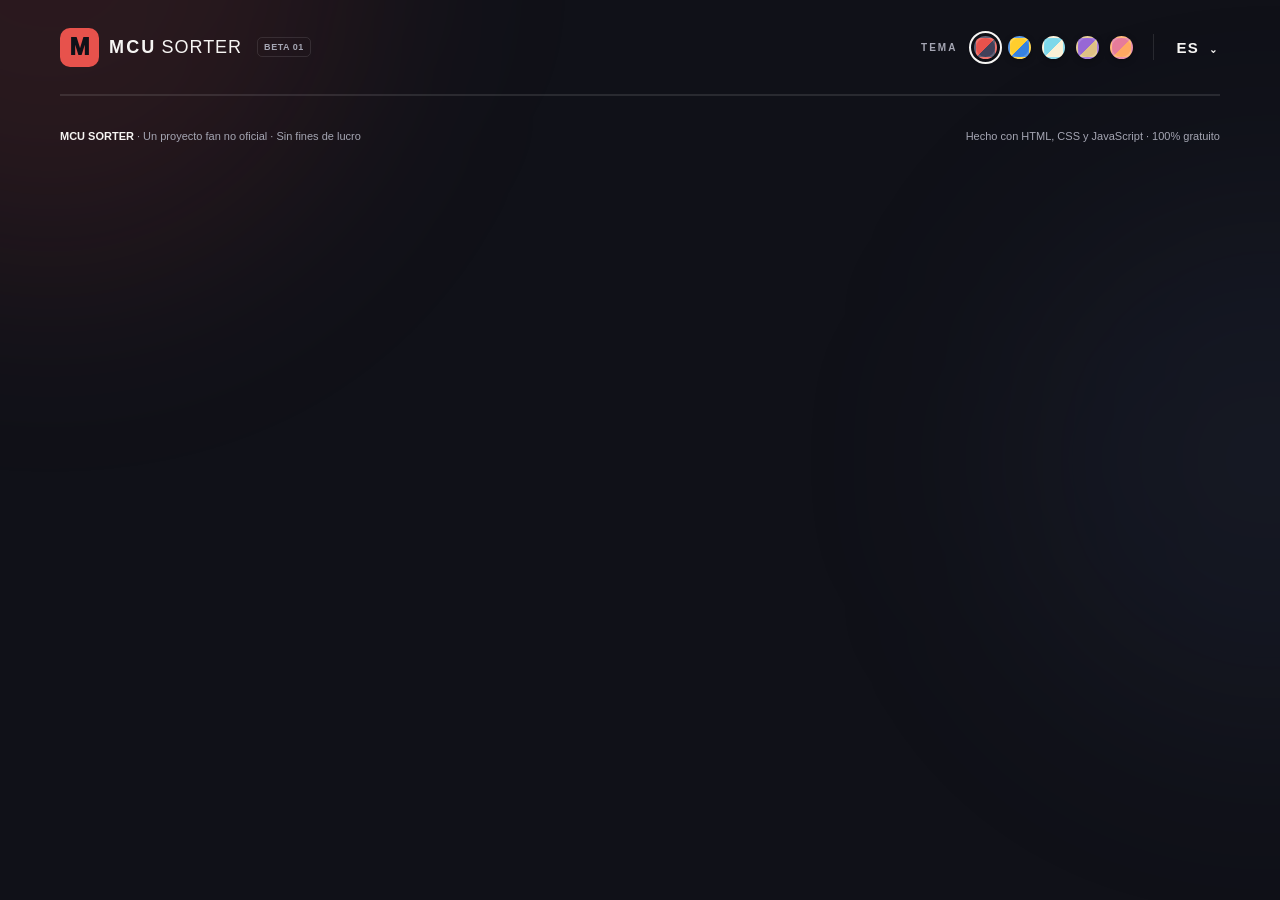
==== index.html @ ea81d60d "Publish MCU Sorter beta 1 as self-contained static site" ====
<!doctype html>
<html lang="es">
<head>
  <meta charset="utf-8" />
  <meta name="viewport" content="width=device-width,initial-scale=1" />
  <meta name="theme-color" content="#101118" />
  <meta name="description" content="Un sorter de películas, series, animación y especiales de Marvel. Enfrenta proyectos, decide tus favoritos y descubre tu ranking y tier list." />
  <title>MCU Sorter — Un universo de opiniones</title>
  <link rel="icon" type="image/svg+xml" href="data:image/svg+xml,%3Csvg%20xmlns%3D%22http%3A%2F%2Fwww.w3.org%2F2000%2Fsvg%22%20viewBox%3D%220%200%2064%2064%22%3E%3Crect%20width%3D%2264%22%20height%3D%2264%22%20rx%3D%2215%22%20fill%3D%22%23e74b45%22%2F%3E%3Cpath%20d%3D%22M11%2045V19h8l13%2015%2013-15h8v26h-9V32L32%2045%2020%2032v13z%22%20fill%3D%22white%22%2F%3E%3C%2Fsvg%3E%0A" />
  <style>
:root{font-family:Inter,"Segoe UI",Arial,Helvetica,sans-serif;font-size:15px;color-scheme:dark;--bg:#101118;--panel:#1b1d26;--ink:#f6f5f3;--muted:#a5a6b3;--border:rgba(255,255,255,.105);--accent:#e7524c;--accent2:#7e84d1;--accent-rgb:231,82,76;--pattern:linear-gradient(120deg,transparent 62%,rgba(232,82,76,.13) 62.15%,transparent 62.4%);--card-ink:#fff;--shadow:0 24px 50px rgba(0,0,0,.27)}
*{box-sizing:border-box}html{min-height:100%;scroll-behavior:smooth}body{margin:0;min-height:100vh;background:var(--bg);color:var(--ink);overflow-x:hidden;position:relative}button,input{font:inherit}button{cursor:pointer}button:focus-visible,input:focus-visible,summary:focus-visible{outline:3px solid var(--accent);outline-offset:3px}button:disabled{opacity:.4;cursor:not-allowed}a{color:inherit}.wrap{width:min(1160px,calc(100% - 56px));margin:0 auto}.ambient{position:fixed;z-index:-1;border-radius:50%;filter:blur(110px);pointer-events:none}.ambient-one{width:620px;height:620px;background:rgba(var(--accent-rgb),.12);top:-350px;left:-260px}.ambient-two{width:520px;height:520px;background:rgba(72,88,138,.10);right:-250px;top:200px}
body[data-theme=xmen]{--bg:#111722;--panel:#1b2535;--accent:#ffd43d;--accent2:#4d86f7;--accent-rgb:255,212,61;--pattern:repeating-linear-gradient(120deg,transparent 0 12px,rgba(255,212,61,.055) 12px 13px)}
body[data-theme=f4]{--bg:#0e1d27;--panel:#172c36;--accent:#73d5ed;--accent2:#f3dec5;--accent-rgb:115,213,237;--pattern:radial-gradient(circle at 82% 15%,transparent 0 30px,rgba(115,213,237,.1) 31px 32px,transparent 33px 60px,rgba(115,213,237,.04) 61px 62px,transparent 63px)}
body[data-theme=wakanda]{--bg:#191326;--panel:#241b36;--accent:#b797ff;--accent2:#dec182;--accent-rgb:183,151,255;--pattern:repeating-linear-gradient(135deg,transparent 0 38px,rgba(216,184,121,.06) 39px 41px,transparent 42px 55px)}
body[data-theme=gotg]{--bg:#14101e;--panel:#21192c;--accent:#fe7f9a;--accent2:#ffba69;--accent-rgb:254,127,154;--pattern:radial-gradient(circle at 70% 25%,rgba(255,160,112,.11) 0 2px,transparent 3px),radial-gradient(circle at 25% 72%,rgba(254,127,154,.14) 0 1px,transparent 2px)}
.topbar{min-height:95px;display:flex;align-items:center;justify-content:space-between;gap:16px;border-bottom:1px solid var(--border)}.wordmark{display:flex;align-items:center;gap:10px;border:none;background:none;color:var(--ink);font-weight:900;font-size:18px;letter-spacing:.12em;padding:8px 0}.wordmark-icon{width:39px;height:39px;display:grid;place-items:center;border-radius:10px;background:var(--accent);color:var(--bg);font-size:24px;letter-spacing:-.16em;padding-right:4px;font-weight:1000}.wordmark-soft{font-weight:350;letter-spacing:.055em;margin-left:5px}.wordmark-beta{border:1px solid var(--border);border-radius:5px;padding:4px 6px;letter-spacing:.06em;font-size:9px;color:var(--muted);font-weight:650;margin-left:5px}.top-actions{display:flex;align-items:center;gap:20px}.theme-select{display:flex;align-items:center;gap:11px}.theme-label{font-size:10px;letter-spacing:.2em;font-weight:800;color:var(--muted);margin-right:6px}.theme-dot{height:23px;width:23px;border:2px solid rgba(255,255,255,.18);border-radius:50%;box-shadow:0 2px 6px #0004;transition:transform .18s,border-color .2s}.theme-dot:hover{transform:scale(1.14)}.theme-dot.active{outline:2px solid var(--ink);outline-offset:3px}.theme-dot[data-pick-theme=avengers]{background:linear-gradient(135deg,#e7524c 50%,#41415a 50%)}.theme-dot[data-pick-theme=xmen]{background:linear-gradient(135deg,#ffce2d 50%,#3682e0 50%)}.theme-dot[data-pick-theme=f4]{background:linear-gradient(135deg,#7cd8ea 50%,#faf1d6 50%)}.theme-dot[data-pick-theme=wakanda]{background:linear-gradient(135deg,#9767d5 50%,#dfc184 50%)}.theme-dot[data-pick-theme=gotg]{background:linear-gradient(135deg,#e67c9a 50%,#ffa961 50%)}.header-line{width:1px;height:26px;background:var(--border)}.language-btn{padding:10px 2px;background:none;border:none;color:var(--ink);font-weight:800;letter-spacing:.09em}.language-btn span{font-size:10px;margin-left:4px}
.hero{display:grid;grid-template-columns:1.18fr .82fr;align-items:center;gap:55px;padding:75px 0 35px}.eyebrow{display:inline-flex;align-items:center;gap:9px;color:var(--accent);font-size:11px;letter-spacing:.22em;font-weight:900;text-transform:uppercase}.eyebrow:before{content:"";display:inline-block;width:22px;height:2px;background:var(--accent)}.hero h1{font-size:clamp(48px,6.7vw,85px);letter-spacing:-.07em;font-weight:950;line-height:.98;margin:19px 0 24px;max-width:750px}.hero h1 em{font-style:normal;color:var(--accent)}.hero p{line-height:1.7;color:var(--muted);font-size:16px;max-width:520px;margin-bottom:27px}.hero-tags{display:flex;flex-wrap:wrap;gap:9px}.pill{border:1px solid var(--border);border-radius:100px;padding:8px 12px;font-size:11px;font-weight:700;color:var(--muted);background:rgba(255,255,255,.025)}.hero-illustration{height:360px;position:relative;display:grid;place-items:center}.hero-art{height:305px;width:200px;border:1px solid #fff2;border-radius:17px;position:absolute;overflow:hidden;box-shadow:var(--shadow)}.hero-art:before{content:"";position:absolute;inset:0;background:var(--pattern)}.hero-art .hero-art-logo{position:absolute;left:20px;right:20px;bottom:25px;text-align:center;font-size:35px;font-weight:950;letter-spacing:-.07em;line-height:1;text-shadow:0 8px 24px #000a}.hero-art-a{transform:translate(-94px,-12px) rotate(-13deg);background:linear-gradient(160deg,#282c44,#841e32 80%)}.hero-art-b{transform:translate(93px,0) rotate(13deg);background:linear-gradient(160deg,#19283e,#23555b 80%)}.hero-art-b .hero-art-logo{font-size:28px}.hero-vs{position:relative;z-index:1;font-weight:1000;font-size:72px;font-style:italic;letter-spacing:-.11em;text-shadow:0 13px 30px #000b;color:var(--ink);transform:rotate(-8deg)}.hero-icon{position:absolute;top:30px;right:23px;color:var(--accent);font-size:22px}
.section-heading{display:flex;align-items:end;justify-content:space-between;gap:15px;margin:29px 0 20px}.section-heading h2{font-size:25px;letter-spacing:-.04em;margin:4px 0}.muted{color:var(--muted)}.section-count{font-size:12px;color:var(--muted)}.mode-grid{display:grid;grid-template-columns:repeat(2,minmax(0,1fr));gap:15px;padding-bottom:58px}.mode-card{border:1px solid var(--border);border-radius:16px;background:var(--panel);position:relative;overflow:hidden;min-height:205px;padding:28px;display:flex;flex-direction:column;align-items:start;transition:transform .18s,border-color .18s,background .18s;text-align:left;color:var(--ink);cursor:pointer}.mode-card:before{content:"";position:absolute;inset:0;background:var(--pattern);opacity:.6;pointer-events:none}.mode-card:hover{transform:translateY(-3px);border-color:rgba(var(--accent-rgb),.55)}.mode-card .mode-card-top{width:100%;display:flex;justify-content:space-between;align-items:center}.mode-icon{font-size:25px;display:grid;place-items:center;height:47px;width:47px;background:rgba(var(--accent-rgb),.13);border-radius:11px;color:var(--accent);font-weight:850}.mode-tag{border:1px solid var(--border);font-size:10px;font-weight:800;letter-spacing:.13em;border-radius:100px;color:var(--muted);padding:7px 10px;text-transform:uppercase}.mode-card h3{position:relative;font-size:23px;margin:22px 0 8px;letter-spacing:-.035em}.mode-card p{position:relative;color:var(--muted);line-height:1.55;font-size:13px;max-width:420px;min-height:43px;margin:0}.mode-bottom{margin-top:20px;display:flex;justify-content:space-between;width:100%;align-items:center;color:var(--accent);font-size:12px;font-weight:800}.mode-card.featured{border-color:rgba(var(--accent-rgb),.43)}.mode-arrow{font-size:24px}
.btn{border:1px solid transparent;border-radius:10px;padding:13px 18px;font-weight:800;font-size:13px;display:inline-flex;align-items:center;justify-content:center;gap:10px;transition:transform .15s,background .15s,filter .15s}.btn:hover{transform:translateY(-1px);filter:brightness(1.1)}.btn-primary{background:var(--accent);color:var(--bg)}.btn-secondary{background:rgba(255,255,255,.055);color:var(--ink);border-color:var(--border)}.btn-text{background:transparent;border-color:var(--border);color:var(--muted)}.btn-small{padding:9px 12px;font-size:12px}.btn:disabled{transform:none;filter:none}
.page-head{padding:38px 0 27px;display:flex;align-items:center;gap:22px;justify-content:space-between}.back-btn{border:none;background:none;color:var(--muted);font-weight:700;font-size:13px;padding:6px 0}.back-btn:hover{color:var(--ink)}.page-head h2{font-size:29px;margin:12px 0 5px;letter-spacing:-.045em}.page-head p{font-size:13px;margin:0;color:var(--muted)}.setup-layout{display:grid;grid-template-columns:1fr .7fr;gap:20px;padding:13px 0 55px}.setup-box{border-radius:18px;background:var(--panel);padding:35px;border:1px solid var(--border)}.setup-box h3{font-size:27px;margin:0 0 15px;letter-spacing:-.05em}.setup-box p{line-height:1.7;color:var(--muted)}.setup-stat{border-top:1px solid var(--border);margin:22px 0;padding-top:20px;display:flex;flex-wrap:wrap;gap:20px}.setup-stat div strong{display:block;font-size:27px;color:var(--ink)}.setup-stat div span{font-size:11px;color:var(--muted);letter-spacing:.07em}.setup-actions{display:flex;gap:12px;flex-wrap:wrap}.tiny-note{font-size:11px!important;line-height:1.5!important;margin-top:16px}.sample-grid{display:grid;grid-template-columns:repeat(3,1fr);gap:10px;margin-top:20px}.mini-cover{border:1px solid var(--border);border-radius:8px;aspect-ratio:3/4;display:grid;align-content:end;overflow:hidden;padding:8px 8px 12px;background:linear-gradient(145deg,var(--poster-a),var(--poster-b));color:#fff;position:relative}.mini-cover:before{content:"";position:absolute;inset:0;background:repeating-linear-gradient(125deg,transparent 0 12px,#ffffff09 13px 14px);pointer-events:none}.mini-cover b{z-index:1;font-size:11px;line-height:1.1;text-shadow:0 2px 6px #000c}.mini-cover span{z-index:1;color:#fffc;font-size:9px;margin-top:4px}
.match-layout{padding:18px 0 50px}.match-top{display:flex;align-items:center;justify-content:space-between;gap:10px;padding-bottom:26px}.match-progress-name{font-size:11px;letter-spacing:.12em;text-transform:uppercase;font-weight:850;color:var(--muted)}.match-progress-val{font-size:13px;color:var(--ink);font-weight:800}.progress-track{height:6px;background:#ffffff19;border-radius:10px;overflow:hidden;margin:12px 0 30px}.progress-fill{height:100%;background:var(--accent);border-radius:10px;transition:width .22s ease}.match-title{text-align:center;margin:9px 0 9px;font-size:clamp(28px,4vw,42px);letter-spacing:-.048em;line-height:1.15}.match-subtitle{text-align:center;color:var(--muted);font-size:13px;margin:0 auto 34px}.match-area{display:grid;grid-template-columns:minmax(0,1fr) 95px minmax(0,1fr);align-items:center;gap:12px;max-width:930px;margin:0 auto}.pick-column{min-width:0}.poster{display:block;width:100%;aspect-ratio:4/4.5;max-height:470px;border-radius:17px;border:1px solid #ffffff1f;overflow:hidden;position:relative;background:linear-gradient(145deg,var(--poster-a),var(--poster-b));box-shadow:0 15px 36px #0005;transition:transform .18s,box-shadow .18s,border-color .18s;color:white;text-align:left}.poster.clickable:hover{transform:translateY(-3px);border-color:var(--accent);box-shadow:0 20px 48px #0008}.poster:before{content:"";position:absolute;inset:0;background:linear-gradient(0deg,rgba(0,0,0,.90) 0%,rgba(0,0,0,.05) 64%),repeating-linear-gradient(128deg,transparent 0 25px,#ffffff08 25px 26px);z-index:1}.poster:after{content:"";position:absolute;width:170px;height:170px;border:24px solid #ffffff16;border-radius:50%;left:calc(50% - 85px);top:11%;box-shadow:0 0 70px #ffffff13}.poster .poster-art{position:absolute;inset:0;opacity:.48;background:var(--pattern)}.poster img{position:absolute;inset:0;width:100%;height:100%;object-fit:cover;z-index:0;opacity:0;transition:opacity .25s}.poster img.loaded{opacity:1}.poster .poster-upper{position:absolute;top:22px;left:24px;right:24px;z-index:2;display:flex;justify-content:space-between;align-items:center}.poster .card-mark{font-size:11px;font-weight:900;letter-spacing:.17em;color:#fff}.poster .card-num{font-size:11px;opacity:.7;font-weight:700}.poster .poster-content{position:absolute;left:22px;right:22px;bottom:23px;z-index:2}.poster .poster-kind{font-size:10px;color:#fffc;text-transform:uppercase;font-weight:750;letter-spacing:.17em}.poster .poster-name{font-size:clamp(20px,2.8vw,34px);font-weight:1000;line-height:1.08;letter-spacing:-.045em;text-shadow:0 2px 12px #0008;margin:9px 0}.poster .poster-year{font-size:12px;color:#fffb}.pick-button{width:100%;padding:15px;margin-top:12px}.skip-btn{margin-top:12px;display:block;width:100%;border:none;background:none;color:var(--muted);font-size:12px;text-decoration:underline;text-underline-offset:3px;padding:5px}.skip-btn:hover{color:var(--ink)}.vs-label{align-self:center;text-align:center;font-size:54px;font-weight:1000;font-style:italic;color:var(--accent);letter-spacing:-.1em;transform:rotate(-9deg);text-shadow:0 8px 20px #000a}.match-footer{display:flex;justify-content:center;gap:12px;margin:26px auto 10px;flex-wrap:wrap}.match-hint{text-align:center;color:var(--muted);font-size:11px;margin:20px 0 0}.note-line{text-align:center;font-size:11px;color:var(--muted);margin:14px auto;max-width:650px;line-height:1.6}
.result-intro{text-align:center;padding:46px 0 22px}.result-intro .eyebrow:before{display:none}.result-intro h1{font-size:clamp(42px,5vw,67px);letter-spacing:-.07em;margin:13px 0}.result-intro p{color:var(--muted);line-height:1.7}.result-stats{display:flex;gap:9px;justify-content:center;flex-wrap:wrap;margin:20px auto}.result-actions{display:flex;align-items:center;justify-content:center;gap:11px;flex-wrap:wrap;margin:23px auto 35px}.podium{display:grid;grid-template-columns:repeat(3,1fr);gap:12px;margin-bottom:38px}.podium-item{border:1px solid var(--border);border-radius:15px;padding:13px;background:var(--panel)}.podium-item:nth-child(1){border-color:rgba(var(--accent-rgb),.7)}.podium-item .podium-label{display:block;text-transform:uppercase;color:var(--accent);font-weight:900;letter-spacing:.1em;font-size:10px;margin:3px 0 12px}.podium-item .mini-cover{aspect-ratio:2/1.5;padding:12px 15px}.podium-item .mini-cover b{font-size:20px}.tier-container{border:1px solid var(--border);border-radius:17px;overflow:hidden;margin:14px 0 32px}.tier-row{display:grid;grid-template-columns:96px minmax(0,1fr);border-bottom:1px solid var(--border);min-height:113px}.tier-row:last-child{border-bottom:0}.tier-letter{display:grid;place-items:center;font-weight:1000;font-size:42px;color:#111;line-height:1}.tier-S .tier-letter{background:#f88b9b}.tier-A .tier-letter{background:#efb484}.tier-B .tier-letter{background:#f4d883}.tier-C .tier-letter{background:#a6d995}.tier-D .tier-letter{background:#8bcadf}.tier-items{display:flex;gap:10px;flex-wrap:wrap;align-content:start;padding:13px;background:rgba(255,255,255,.016)}.tier-tile{width:108px;min-height:80px;background:linear-gradient(145deg,var(--poster-a),var(--poster-b));border:1px solid #ffffff1e;overflow:hidden;border-radius:7px;display:flex;align-items:end;padding:8px;position:relative;color:#fff;font-size:11px;font-weight:800;line-height:1.15;text-shadow:0 1px 5px #000b}.tier-tile img{position:absolute;inset:0;width:100%;height:100%;object-fit:cover;opacity:.55}.tier-tile span{position:relative;z-index:2}.tier-tile:after{content:"";position:absolute;inset:20% 0 0;background:linear-gradient(transparent,#000b)}.tier-empty{font-size:12px;color:var(--muted);padding:23px}.settings-panel{border:1px solid var(--border);border-radius:14px;background:var(--panel);margin-bottom:20px}.settings-panel summary{padding:16px 20px;cursor:pointer;font-weight:800;font-size:13px}.settings-panel p{font-size:12px;color:var(--muted);line-height:1.6;margin:0 0 16px}.settings-content{padding:0 20px 18px}.cut-settings{display:grid;grid-template-columns:repeat(4,1fr);gap:14px}.cut-settings label{font-size:12px;font-weight:850}.cut-settings input{display:block;accent-color:var(--accent);width:100%;margin:10px 0}.cut-settings span{font-size:11px;color:var(--muted)}.ordered-section{margin-top:37px;padding-bottom:45px}.ordered-grid{display:grid;grid-template-columns:repeat(2,minmax(0,1fr));gap:7px 14px}.ordered-item{display:flex;align-items:center;gap:14px;border:1px solid var(--border);border-radius:9px;background:rgba(255,255,255,.018);min-height:55px;padding:10px}.ordered-number{min-width:28px;text-align:center;font-weight:1000;font-size:16px;color:var(--accent)}.ordered-name{font-size:12px;font-weight:800;line-height:1.35}.ordered-meta{font-size:10px;color:var(--muted);margin-top:3px}.rank-pill{font-size:10px;color:var(--accent);border:1px solid rgba(var(--accent-rgb),.3);padding:5px 7px;border-radius:15px;white-space:nowrap;margin-left:auto}.empty-info{padding:20px;border:1px dashed var(--border);color:var(--muted);font-size:12px;border-radius:8px}
.site-footer{min-height:80px;border-top:1px solid var(--border);display:flex;align-items:center;justify-content:space-between;gap:12px;font-size:11px;font-weight:700}.footer-muted{color:var(--muted);font-weight:400}.toast{position:fixed;bottom:25px;left:50%;transform:translate(-50%,15px);opacity:0;transition:opacity .2s,transform .2s;pointer-events:none;background:#f5f3f0;color:#111;border-radius:10px;padding:12px 20px;z-index:50;box-shadow:var(--shadow);font-size:13px;font-weight:700}.toast.show{opacity:1;transform:translate(-50%,0)}.sr-only{position:absolute;width:1px;height:1px;margin:-1px;padding:0;border:0;clip:rect(0,0,0,0);overflow:hidden;white-space:nowrap}
@media(max-width:850px){.hero{grid-template-columns:1fr;gap:10px;padding:55px 0 20px}.hero-illustration{height:220px;overflow:hidden}.hero-art{height:230px;width:150px}.hero-art-a{transform:translate(-84px,0) rotate(-14deg)}.hero-art-b{transform:translate(80px,0) rotate(14deg)}.hero-vs{font-size:55px}.hero-art .hero-art-logo{font-size:24px}.setup-layout{grid-template-columns:1fr}.match-area{grid-template-columns:minmax(0,1fr) 56px minmax(0,1fr)}.vs-label{font-size:38px}}
@media(max-width:620px){.wrap{width:min(100% - 28px,1160px)}.topbar{min-height:75px}.wordmark{font-size:14px;gap:6px}.wordmark-icon{width:32px;height:32px;font-size:18px}.wordmark-beta,.theme-label,.header-line{display:none}.top-actions{gap:11px}.theme-select{gap:7px}.theme-dot{height:18px;width:18px}.hero h1{font-size:52px}.hero p{font-size:14px}.mode-grid{grid-template-columns:1fr}.mode-card{min-height:170px;padding:22px}.mode-card h3{margin:14px 0 5px}.mode-card p{min-height:0}.mode-bottom{margin-top:14px}.page-head{padding:26px 0 16px}.page-head h2{font-size:23px}.match-area{gap:5px;grid-template-columns:minmax(0,1fr) 35px minmax(0,1fr)}.vs-label{font-size:28px}.poster{aspect-ratio:2/3;max-height:none;border-radius:10px}.poster .poster-upper{top:12px;left:10px;right:10px}.poster .poster-content{left:10px;right:10px;bottom:12px}.poster .poster-name{font-size:17px}.poster .poster-kind{font-size:8px}.poster .poster-year{font-size:10px}.pick-button{font-size:11px;padding:12px 6px}.match-title{font-size:27px}.match-subtitle{margin-bottom:22px;font-size:12px}.podium{gap:6px}.podium-item{padding:7px}.podium-item .mini-cover{aspect-ratio:3/3}.podium-item .mini-cover b{font-size:12px}.tier-row{grid-template-columns:53px 1fr;min-height:80px}.tier-letter{font-size:26px}.tier-items{gap:7px;padding:8px}.tier-tile{width:80px;min-height:67px;font-size:9px}.ordered-grid{grid-template-columns:1fr}.cut-settings{grid-template-columns:repeat(2,1fr)}.site-footer{flex-direction:column;justify-content:center;text-align:center}.setup-box{padding:23px}}
@media(prefers-reduced-motion:reduce){*,*:before,*:after{scroll-behavior:auto!important;transition:none!important;animation:none!important}}

</style>
  
  
</head>
<body data-theme="avengers">
  <div class="ambient ambient-one"></div><div class="ambient ambient-two"></div>
  <header class="topbar wrap">
    <button class="wordmark" id="homeButton" aria-label="Volver al inicio">
      <span class="wordmark-icon"><span>M</span></span>
      <span>MCU<span class="wordmark-soft">SORTER</span></span>
      <span class="wordmark-beta">BETA 01</span>
    </button>
    <div class="top-actions">
      <div class="theme-select" aria-label="Seleccionar tema de color">
        <span class="theme-label" data-i18n="theme">TEMA</span>
        <button title="Avengers" data-pick-theme="avengers" class="theme-dot active" aria-label="Avengers"></button>
        <button title="X-Men '97" data-pick-theme="xmen" class="theme-dot" aria-label="X-Men '97"></button>
        <button title="Fantastic Four" data-pick-theme="f4" class="theme-dot" aria-label="Fantastic Four"></button>
        <button title="Wakanda" data-pick-theme="wakanda" class="theme-dot" aria-label="Wakanda"></button>
        <button title="Guardians of the Galaxy" data-pick-theme="gotg" class="theme-dot" aria-label="Guardians"></button>
      </div>
      <span class="header-line"></span>
      <button class="language-btn" id="langButton" aria-label="Change language">ES <span>⌄</span></button>
    </div>
  </header>
  <main id="main" class="wrap" aria-live="polite"></main>
  <footer class="site-footer wrap">
    <span>MCU SORTER <span class="footer-muted">· Un proyecto fan no oficial · Sin fines de lucro</span></span>
    <span class="footer-muted">Hecho con HTML, CSS y JavaScript · <span data-i18n="free">100% gratuito</span></span>
  </footer>
  <div class="toast" id="toast" role="status"></div>
<script>
/* MCU Sorter: original metadata dataset for noncommercial fan sorting. Snapshot: 2026-11-11. */
window.MCU_CATALOG = [
  {
    "id": "iron-man",
    "title": "Iron Man",
    "year": 2008,
    "type": "film",
    "arc": "infinity",
    "phase": "Phase 1",
    "wiki": "Iron Man",
    "short": "Iron Man"
  },
  {
    "id": "incredible-hulk",
    "title": "The Incredible Hulk",
    "year": 2008,
    "type": "film",
    "arc": "infinity",
    "phase": "Phase 1",
    "wiki": "The Incredible Hulk (film)",
    "short": "The Incredible Hulk"
  },
  {
    "id": "iron-man-2",
    "title": "Iron Man 2",
    "year": 2010,
    "type": "film",
    "arc": "infinity",
    "phase": "Phase 1",
    "wiki": "Iron Man 2",
    "short": "Iron Man 2"
  },
  {
    "id": "thor",
    "title": "Thor",
    "year": 2011,
    "type": "film",
    "arc": "infinity",
    "phase": "Phase 1",
    "wiki": "Thor (film)",
    "short": "Thor"
  },
  {
    "id": "captain-america-first",
    "title": "Captain America: The First Avenger",
    "year": 2011,
    "type": "film",
    "arc": "infinity",
    "phase": "Phase 1",
    "wiki": "Captain America: The First Avenger",
    "short": "Captain America: The First Avenger"
  },
  {
    "id": "avengers",
    "title": "The Avengers",
    "year": 2012,
    "type": "film",
    "arc": "infinity",
    "phase": "Phase 1",
    "wiki": "The Avengers (2012 film)",
    "short": "The Avengers"
  },
  {
    "id": "iron-man-3",
    "title": "Iron Man 3",
    "year": 2013,
    "type": "film",
    "arc": "infinity",
    "phase": "Phase 2",
    "wiki": "Iron Man 3",
    "short": "Iron Man 3"
  },
  {
    "id": "thor-dark",
    "title": "Thor: The Dark World",
    "year": 2013,
    "type": "film",
    "arc": "infinity",
    "phase": "Phase 2",
    "wiki": "Thor: The Dark World",
    "short": "Thor: The Dark World"
  },
  {
    "id": "captain-america-winter",
    "title": "Captain America: The Winter Soldier",
    "year": 2014,
    "type": "film",
    "arc": "infinity",
    "phase": "Phase 2",
    "wiki": "Captain America: The Winter Soldier",
    "short": "Captain America: The Winter Soldier"
  },
  {
    "id": "gotg-1",
    "title": "Guardians of the Galaxy",
    "year": 2014,
    "type": "film",
    "arc": "infinity",
    "phase": "Phase 2",
    "wiki": "Guardians of the Galaxy (film)",
    "short": "Guardians of the Galaxy"
  },
  {
    "id": "avengers-ultron",
    "title": "Avengers: Age of Ultron",
    "year": 2015,
    "type": "film",
    "arc": "infinity",
    "phase": "Phase 2",
    "wiki": "Avengers: Age of Ultron",
    "short": "Avengers: Age of Ultron"
  },
  {
    "id": "ant-man",
    "title": "Ant-Man",
    "year": 2015,
    "type": "film",
    "arc": "infinity",
    "phase": "Phase 2",
    "wiki": "Ant-Man (film)",
    "short": "Ant-Man"
  },
  {
    "id": "civil-war",
    "title": "Captain America: Civil War",
    "year": 2016,
    "type": "film",
    "arc": "infinity",
    "phase": "Phase 3",
    "wiki": "Captain America: Civil War",
    "short": "Captain America: Civil War"
  },
  {
    "id": "doctor-strange",
    "title": "Doctor Strange",
    "year": 2016,
    "type": "film",
    "arc": "infinity",
    "phase": "Phase 3",
    "wiki": "Doctor Strange (2016 film)",
    "short": "Doctor Strange"
  },
  {
    "id": "gotg-2",
    "title": "Guardians of the Galaxy Vol. 2",
    "year": 2017,
    "type": "film",
    "arc": "infinity",
    "phase": "Phase 3",
    "wiki": "Guardians of the Galaxy Vol. 2",
    "short": "Guardians of the Galaxy Vol. 2"
  },
  {
    "id": "spider-homecoming",
    "title": "Spider-Man: Homecoming",
    "year": 2017,
    "type": "film",
    "arc": "infinity",
    "phase": "Phase 3",
    "wiki": "Spider-Man: Homecoming",
    "short": "Spider-Man: Homecoming"
  },
  {
    "id": "thor-ragnarok",
    "title": "Thor: Ragnarok",
    "year": 2017,
    "type": "film",
    "arc": "infinity",
    "phase": "Phase 3",
    "wiki": "Thor: Ragnarok",
    "short": "Thor: Ragnarok"
  },
  {
    "id": "black-panther",
    "title": "Black Panther",
    "year": 2018,
    "type": "film",
    "arc": "infinity",
    "phase": "Phase 3",
    "wiki": "Black Panther (film)",
    "short": "Black Panther"
  },
  {
    "id": "infinity-war",
    "title": "Avengers: Infinity War",
    "year": 2018,
    "type": "film",
    "arc": "infinity",
    "phase": "Phase 3",
    "wiki": "Avengers: Infinity War",
    "short": "Avengers: Infinity War"
  },
  {
    "id": "ant-man-wasp",
    "title": "Ant-Man and the Wasp",
    "year": 2018,
    "type": "film",
    "arc": "infinity",
    "phase": "Phase 3",
    "wiki": "Ant-Man and the Wasp",
    "short": "Ant-Man and the Wasp"
  },
  {
    "id": "captain-marvel",
    "title": "Captain Marvel",
    "year": 2019,
    "type": "film",
    "arc": "infinity",
    "phase": "Phase 3",
    "wiki": "Captain Marvel (film)",
    "short": "Captain Marvel"
  },
  {
    "id": "endgame",
    "title": "Avengers: Endgame",
    "year": 2019,
    "type": "film",
    "arc": "infinity",
    "phase": "Phase 3",
    "wiki": "Avengers: Endgame",
    "short": "Avengers: Endgame"
  },
  {
    "id": "consultant",
    "title": "Marvel One-Shot: The Consultant",
    "year": 2011,
    "type": "special",
    "arc": "infinity",
    "phase": "One-Shot",
    "wiki": "The Consultant (2011 film)",
    "short": "Marvel One-Shot: The Consultant"
  },
  {
    "id": "thor-hammer",
    "title": "Marvel One-Shot: A Funny Thing Happened on the Way to Thor’s Hammer",
    "year": 2011,
    "type": "special",
    "arc": "infinity",
    "phase": "One-Shot",
    "wiki": "A Funny Thing Happened on the Way to Thor’s Hammer",
    "short": "Marvel One-Shot: A Funny Thing Happened on the Way to Thor’s Hammer"
  },
  {
    "id": "item-47",
    "title": "Marvel One-Shot: Item 47",
    "year": 2012,
    "type": "special",
    "arc": "infinity",
    "phase": "One-Shot",
    "wiki": "Item 47",
    "short": "Marvel One-Shot: Item 47"
  },
  {
    "id": "agent-carter-one-shot",
    "title": "Marvel One-Shot: Agent Carter",
    "year": 2013,
    "type": "special",
    "arc": "infinity",
    "phase": "One-Shot",
    "wiki": "Agent Carter (film)",
    "short": "Marvel One-Shot: Agent Carter"
  },
  {
    "id": "all-hail-king",
    "title": "Marvel One-Shot: All Hail the King",
    "year": 2014,
    "type": "special",
    "arc": "infinity",
    "phase": "One-Shot",
    "wiki": "All Hail the King",
    "short": "Marvel One-Shot: All Hail the King"
  },
  {
    "id": "spider-far-from-home",
    "title": "Spider-Man: Far From Home",
    "year": 2019,
    "type": "film",
    "arc": "post",
    "phase": "Phase 3",
    "wiki": "Spider-Man: Far From Home",
    "short": "Spider-Man: Far From Home"
  },
  {
    "id": "black-widow",
    "title": "Black Widow",
    "year": 2021,
    "type": "film",
    "arc": "post",
    "phase": "Phase 4",
    "wiki": "Black Widow (2021 film)",
    "short": "Black Widow"
  },
  {
    "id": "shang-chi",
    "title": "Shang-Chi and the Legend of the Ten Rings",
    "year": 2021,
    "type": "film",
    "arc": "post",
    "phase": "Phase 4",
    "wiki": "Shang-Chi and the Legend of the Ten Rings",
    "short": "Shang-Chi and the Legend of the Ten Rings"
  },
  {
    "id": "eternals",
    "title": "Eternals",
    "year": 2021,
    "type": "film",
    "arc": "post",
    "phase": "Phase 4",
    "wiki": "Eternals (film)",
    "short": "Eternals"
  },
  {
    "id": "spider-no-way-home",
    "title": "Spider-Man: No Way Home",
    "year": 2021,
    "type": "film",
    "arc": "post",
    "phase": "Phase 4",
    "wiki": "Spider-Man: No Way Home",
    "short": "Spider-Man: No Way Home"
  },
  {
    "id": "doctor-strange-mom",
    "title": "Doctor Strange in the Multiverse of Madness",
    "year": 2022,
    "type": "film",
    "arc": "post",
    "phase": "Phase 4",
    "wiki": "Doctor Strange in the Multiverse of Madness",
    "short": "Doctor Strange in the Multiverse of Madness"
  },
  {
    "id": "thor-love",
    "title": "Thor: Love and Thunder",
    "year": 2022,
    "type": "film",
    "arc": "post",
    "phase": "Phase 4",
    "wiki": "Thor: Love and Thunder",
    "short": "Thor: Love and Thunder"
  },
  {
    "id": "wakanda-forever",
    "title": "Black Panther: Wakanda Forever",
    "year": 2022,
    "type": "film",
    "arc": "post",
    "phase": "Phase 4",
    "wiki": "Black Panther: Wakanda Forever",
    "short": "Black Panther: Wakanda Forever"
  },
  {
    "id": "quantumania",
    "title": "Ant-Man and the Wasp: Quantumania",
    "year": 2023,
    "type": "film",
    "arc": "post",
    "phase": "Phase 5",
    "wiki": "Ant-Man and the Wasp: Quantumania",
    "short": "Ant-Man and the Wasp: Quantumania"
  },
  {
    "id": "gotg-3",
    "title": "Guardians of the Galaxy Vol. 3",
    "year": 2023,
    "type": "film",
    "arc": "post",
    "phase": "Phase 5",
    "wiki": "Guardians of the Galaxy Vol. 3",
    "short": "Guardians of the Galaxy Vol. 3"
  },
  {
    "id": "the-marvels",
    "title": "The Marvels",
    "year": 2023,
    "type": "film",
    "arc": "post",
    "phase": "Phase 5",
    "wiki": "The Marvels",
    "short": "The Marvels"
  },
  {
    "id": "deadpool-wolverine",
    "title": "Deadpool & Wolverine",
    "year": 2024,
    "type": "film",
    "arc": "post",
    "phase": "Phase 5",
    "wiki": "Deadpool & Wolverine",
    "short": "Deadpool & Wolverine"
  },
  {
    "id": "brave-new-world",
    "title": "Captain America: Brave New World",
    "year": 2025,
    "type": "film",
    "arc": "post",
    "phase": "Phase 5",
    "wiki": "Captain America: Brave New World",
    "short": "Captain America: Brave New World"
  },
  {
    "id": "thunderbolts",
    "title": "Thunderbolts*",
    "year": 2025,
    "type": "film",
    "arc": "post",
    "phase": "Phase 5",
    "wiki": "Thunderbolts*",
    "short": "Thunderbolts*"
  },
  {
    "id": "fantastic-four-first-steps",
    "title": "The Fantastic Four: First Steps",
    "year": 2025,
    "type": "film",
    "arc": "post",
    "phase": "Phase 6",
    "wiki": "The Fantastic Four: First Steps",
    "short": "The Fantastic Four: First Steps"
  },
  {
    "id": "spider-brand-new-day",
    "title": "Spider-Man: Brand New Day",
    "year": 2026,
    "type": "film",
    "arc": "post",
    "phase": "Phase 6",
    "wiki": "Spider-Man: Brand New Day",
    "short": "Spider-Man: Brand New Day"
  },
  {
    "id": "wandavision",
    "title": "WandaVision",
    "year": 2021,
    "type": "series",
    "arc": "post",
    "phase": "Phase 4",
    "wiki": "WandaVision",
    "short": "WandaVision"
  },
  {
    "id": "falcon-winter",
    "title": "The Falcon and the Winter Soldier",
    "year": 2021,
    "type": "series",
    "arc": "post",
    "phase": "Phase 4",
    "wiki": "The Falcon and the Winter Soldier",
    "short": "The Falcon and the Winter Soldier"
  },
  {
    "id": "loki-1",
    "title": "Loki — Season 1",
    "year": 2021,
    "type": "series",
    "arc": "post",
    "phase": "Phase 4",
    "wiki": "Loki (TV series)",
    "short": "Loki — Season 1"
  },
  {
    "id": "what-if-1",
    "title": "What If...? — Season 1",
    "year": 2021,
    "type": "animation",
    "arc": "post",
    "phase": "Phase 4",
    "wiki": "What If...? (TV series)",
    "short": "What If...? — Season 1"
  },
  {
    "id": "hawkeye",
    "title": "Hawkeye",
    "year": 2021,
    "type": "series",
    "arc": "post",
    "phase": "Phase 4",
    "wiki": "Hawkeye (2021 TV series)",
    "short": "Hawkeye"
  },
  {
    "id": "moon-knight",
    "title": "Moon Knight",
    "year": 2022,
    "type": "series",
    "arc": "post",
    "phase": "Phase 4",
    "wiki": "Moon Knight (miniseries)",
    "short": "Moon Knight"
  },
  {
    "id": "ms-marvel",
    "title": "Ms. Marvel",
    "year": 2022,
    "type": "series",
    "arc": "post",
    "phase": "Phase 4",
    "wiki": "Ms. Marvel (miniseries)",
    "short": "Ms. Marvel"
  },
  {
    "id": "i-am-groot-1",
    "title": "I Am Groot — Season 1",
    "year": 2022,
    "type": "animation",
    "arc": "post",
    "phase": "Phase 4",
    "wiki": "I Am Groot",
    "short": "I Am Groot — Season 1"
  },
  {
    "id": "she-hulk",
    "title": "She-Hulk: Attorney at Law",
    "year": 2022,
    "type": "series",
    "arc": "post",
    "phase": "Phase 4",
    "wiki": "She-Hulk: Attorney at Law",
    "short": "She-Hulk: Attorney at Law"
  },
  {
    "id": "secret-invasion",
    "title": "Secret Invasion",
    "year": 2023,
    "type": "series",
    "arc": "post",
    "phase": "Phase 5",
    "wiki": "Secret Invasion (miniseries)",
    "short": "Secret Invasion"
  },
  {
    "id": "i-am-groot-2",
    "title": "I Am Groot — Season 2",
    "year": 2023,
    "type": "animation",
    "arc": "post",
    "phase": "Phase 5",
    "wiki": "I Am Groot",
    "short": "I Am Groot — Season 2"
  },
  {
    "id": "loki-2",
    "title": "Loki — Season 2",
    "year": 2023,
    "type": "series",
    "arc": "post",
    "phase": "Phase 5",
    "wiki": "Loki (TV series)",
    "short": "Loki — Season 2"
  },
  {
    "id": "what-if-2",
    "title": "What If...? — Season 2",
    "year": 2023,
    "type": "animation",
    "arc": "post",
    "phase": "Phase 5",
    "wiki": "What If...? (TV series)",
    "short": "What If...? — Season 2"
  },
  {
    "id": "echo",
    "title": "Echo",
    "year": 2024,
    "type": "series",
    "arc": "post",
    "phase": "Phase 5",
    "wiki": "Echo (miniseries)",
    "short": "Echo"
  },
  {
    "id": "xmen-97-1",
    "title": "X-Men ’97 — Season 1",
    "year": 2024,
    "type": "animation",
    "arc": "post",
    "phase": "Phase 5",
    "wiki": "X-Men '97",
    "short": "X-Men ’97 — Season 1"
  },
  {
    "id": "agatha",
    "title": "Agatha All Along",
    "year": 2024,
    "type": "series",
    "arc": "post",
    "phase": "Phase 5",
    "wiki": "Agatha All Along",
    "short": "Agatha All Along"
  },
  {
    "id": "what-if-3",
    "title": "What If...? — Season 3",
    "year": 2024,
    "type": "animation",
    "arc": "post",
    "phase": "Phase 5",
    "wiki": "What If...? (TV series)",
    "short": "What If...? — Season 3"
  },
  {
    "id": "friendly-spiderman-1",
    "title": "Your Friendly Neighborhood Spider-Man — Season 1",
    "year": 2025,
    "type": "animation",
    "arc": "post",
    "phase": "Phase 5",
    "wiki": "Your Friendly Neighborhood Spider-Man",
    "short": "Your Friendly Neighborhood Spider-Man — Season 1"
  },
  {
    "id": "daredevil-ba-1",
    "title": "Daredevil: Born Again — Season 1",
    "year": 2025,
    "type": "series",
    "arc": "post",
    "phase": "Phase 5",
    "wiki": "Daredevil: Born Again",
    "short": "Daredevil: Born Again — Season 1"
  },
  {
    "id": "ironheart",
    "title": "Ironheart",
    "year": 2025,
    "type": "series",
    "arc": "post",
    "phase": "Phase 5",
    "wiki": "Ironheart (miniseries)",
    "short": "Ironheart"
  },
  {
    "id": "eyes-wakanda",
    "title": "Eyes of Wakanda",
    "year": 2025,
    "type": "animation",
    "arc": "post",
    "phase": "Phase 6",
    "wiki": "Eyes of Wakanda",
    "short": "Eyes of Wakanda"
  },
  {
    "id": "marvel-zombies",
    "title": "Marvel Zombies — Season 1",
    "year": 2025,
    "type": "animation",
    "arc": "post",
    "phase": "Phase 6",
    "wiki": "Marvel Zombies (miniseries)",
    "short": "Marvel Zombies — Season 1"
  },
  {
    "id": "wonder-man",
    "title": "Wonder Man",
    "year": 2026,
    "type": "series",
    "arc": "post",
    "phase": "Phase 6",
    "wiki": "Wonder Man (miniseries)",
    "short": "Wonder Man"
  },
  {
    "id": "daredevil-ba-2",
    "title": "Daredevil: Born Again — Season 2",
    "year": 2026,
    "type": "series",
    "arc": "post",
    "phase": "Phase 6",
    "wiki": "Daredevil: Born Again",
    "short": "Daredevil: Born Again — Season 2"
  },
  {
    "id": "xmen-97-2",
    "title": "X-Men ’97 — Season 2",
    "year": 2026,
    "type": "animation",
    "arc": "post",
    "phase": "Phase 6",
    "wiki": "X-Men '97",
    "short": "X-Men ’97 — Season 2"
  },
  {
    "id": "visionquest",
    "title": "VisionQuest",
    "year": 2026,
    "type": "series",
    "arc": "post",
    "phase": "Phase 6",
    "wiki": "VisionQuest (TV series)",
    "short": "VisionQuest"
  },
  {
    "id": "werewolf",
    "title": "Werewolf by Night",
    "year": 2022,
    "type": "special",
    "arc": "post",
    "phase": "Special Presentation",
    "wiki": "Werewolf by Night (TV special)",
    "short": "Werewolf by Night"
  },
  {
    "id": "gotg-holiday",
    "title": "The Guardians of the Galaxy Holiday Special",
    "year": 2022,
    "type": "special",
    "arc": "post",
    "phase": "Special Presentation",
    "wiki": "The Guardians of the Galaxy Holiday Special",
    "short": "The Guardians of the Galaxy Holiday Special"
  },
  {
    "id": "punisher-special",
    "title": "The Punisher: One Last Kill",
    "year": 2026,
    "type": "special",
    "arc": "post",
    "phase": "Special Presentation",
    "wiki": "The Punisher: One Last Kill",
    "short": "The Punisher: One Last Kill"
  },
  {
    "id": "fox-xmen",
    "title": "X-Men",
    "year": 2000,
    "type": "film",
    "arc": "fox",
    "phase": "Fox Legacy",
    "wiki": "X-Men (film)",
    "short": "X-Men"
  },
  {
    "id": "fox-x2",
    "title": "X2",
    "year": 2003,
    "type": "film",
    "arc": "fox",
    "phase": "Fox Legacy",
    "wiki": "X2 (film)",
    "short": "X2"
  },
  {
    "id": "fox-last-stand",
    "title": "X-Men: The Last Stand",
    "year": 2006,
    "type": "film",
    "arc": "fox",
    "phase": "Fox Legacy",
    "wiki": "X-Men: The Last Stand",
    "short": "X-Men: The Last Stand"
  },
  {
    "id": "fox-origins",
    "title": "X-Men Origins: Wolverine",
    "year": 2009,
    "type": "film",
    "arc": "fox",
    "phase": "Fox Legacy",
    "wiki": "X-Men Origins: Wolverine",
    "short": "X-Men Origins: Wolverine"
  },
  {
    "id": "fox-first-class",
    "title": "X-Men: First Class",
    "year": 2011,
    "type": "film",
    "arc": "fox",
    "phase": "Fox Legacy",
    "wiki": "X-Men: First Class",
    "short": "X-Men: First Class"
  },
  {
    "id": "fox-wolverine",
    "title": "The Wolverine",
    "year": 2013,
    "type": "film",
    "arc": "fox",
    "phase": "Fox Legacy",
    "wiki": "The Wolverine (film)",
    "short": "The Wolverine"
  },
  {
    "id": "fox-dofp",
    "title": "X-Men: Days of Future Past",
    "year": 2014,
    "type": "film",
    "arc": "fox",
    "phase": "Fox Legacy",
    "wiki": "X-Men: Days of Future Past",
    "short": "X-Men: Days of Future Past"
  },
  {
    "id": "fox-deadpool",
    "title": "Deadpool",
    "year": 2016,
    "type": "film",
    "arc": "fox",
    "phase": "Fox Legacy",
    "wiki": "Deadpool (film)",
    "short": "Deadpool"
  },
  {
    "id": "fox-apocalypse",
    "title": "X-Men: Apocalypse",
    "year": 2016,
    "type": "film",
    "arc": "fox",
    "phase": "Fox Legacy",
    "wiki": "X-Men: Apocalypse",
    "short": "X-Men: Apocalypse"
  },
  {
    "id": "fox-logan",
    "title": "Logan",
    "year": 2017,
    "type": "film",
    "arc": "fox",
    "phase": "Fox Legacy",
    "wiki": "Logan (film)",
    "short": "Logan"
  },
  {
    "id": "fox-deadpool-2",
    "title": "Deadpool 2",
    "year": 2018,
    "type": "film",
    "arc": "fox",
    "phase": "Fox Legacy",
    "wiki": "Deadpool 2",
    "short": "Deadpool 2"
  },
  {
    "id": "fox-dark-phoenix",
    "title": "Dark Phoenix",
    "year": 2019,
    "type": "film",
    "arc": "fox",
    "phase": "Fox Legacy",
    "wiki": "Dark Phoenix (film)",
    "short": "Dark Phoenix"
  },
  {
    "id": "fox-new-mutants",
    "title": "The New Mutants",
    "year": 2020,
    "type": "film",
    "arc": "fox",
    "phase": "Fox Legacy",
    "wiki": "The New Mutants (film)",
    "short": "The New Mutants"
  },
  {
    "id": "fox-f4-2005",
    "title": "Fantastic Four",
    "year": 2005,
    "type": "film",
    "arc": "fox",
    "phase": "Fox Legacy",
    "wiki": "Fantastic Four (2005 film)",
    "short": "Fantastic Four"
  },
  {
    "id": "fox-f4-2007",
    "title": "Fantastic Four: Rise of the Silver Surfer",
    "year": 2007,
    "type": "film",
    "arc": "fox",
    "phase": "Fox Legacy",
    "wiki": "Fantastic Four: Rise of the Silver Surfer",
    "short": "Fantastic Four: Rise of the Silver Surfer"
  },
  {
    "id": "fox-f4-2015",
    "title": "Fantastic Four",
    "year": 2015,
    "type": "film",
    "arc": "fox",
    "phase": "Fox Legacy",
    "wiki": "Fantastic Four (2015 film)",
    "short": "Fantastic Four"
  }
];
window.MCU_MODES = {"infinity": ["iron-man", "incredible-hulk", "iron-man-2", "thor", "captain-america-first", "avengers", "iron-man-3", "thor-dark", "captain-america-winter", "gotg-1", "avengers-ultron", "ant-man", "civil-war", "doctor-strange", "gotg-2", "spider-homecoming", "thor-ragnarok", "black-panther", "infinity-war", "ant-man-wasp", "captain-marvel", "endgame", "consultant", "thor-hammer", "item-47", "agent-carter-one-shot", "all-hail-king"], "post": ["spider-far-from-home", "black-widow", "shang-chi", "eternals", "spider-no-way-home", "doctor-strange-mom", "thor-love", "wakanda-forever", "quantumania", "gotg-3", "the-marvels", "deadpool-wolverine", "brave-new-world", "thunderbolts", "fantastic-four-first-steps", "spider-brand-new-day", "wandavision", "falcon-winter", "loki-1", "what-if-1", "hawkeye", "moon-knight", "ms-marvel", "i-am-groot-1", "she-hulk", "secret-invasion", "i-am-groot-2", "loki-2", "what-if-2", "echo", "xmen-97-1", "agatha", "what-if-3", "friendly-spiderman-1", "daredevil-ba-1", "ironheart", "eyes-wakanda", "marvel-zombies", "wonder-man", "daredevil-ba-2", "xmen-97-2", "visionquest", "werewolf", "gotg-holiday", "punisher-special"], "fox": ["fox-xmen", "fox-x2", "fox-last-stand", "fox-origins", "fox-first-class", "fox-wolverine", "fox-dofp", "fox-deadpool", "fox-apocalypse", "fox-logan", "fox-deadpool-2", "fox-dark-phoenix", "fox-new-mutants", "fox-f4-2005", "fox-f4-2007", "fox-f4-2015"], "all": ["iron-man", "incredible-hulk", "iron-man-2", "thor", "captain-america-first", "avengers", "iron-man-3", "thor-dark", "captain-america-winter", "gotg-1", "avengers-ultron", "ant-man", "civil-war", "doctor-strange", "gotg-2", "spider-homecoming", "thor-ragnarok", "black-panther", "infinity-war", "ant-man-wasp", "captain-marvel", "endgame", "consultant", "thor-hammer", "item-47", "agent-carter-one-shot", "all-hail-king", "spider-far-from-home", "black-widow", "shang-chi", "eternals", "spider-no-way-home", "doctor-strange-mom", "thor-love", "wakanda-forever", "quantumania", "gotg-3", "the-marvels", "deadpool-wolverine", "brave-new-world", "thunderbolts", "fantastic-four-first-steps", "spider-brand-new-day", "wandavision", "falcon-winter", "loki-1", "what-if-1", "hawkeye", "moon-knight", "ms-marvel", "i-am-groot-1", "she-hulk", "secret-invasion", "i-am-groot-2", "loki-2", "what-if-2", "echo", "xmen-97-1", "agatha", "what-if-3", "friendly-spiderman-1", "daredevil-ba-1", "ironheart", "eyes-wakanda", "marvel-zombies", "wonder-man", "daredevil-ba-2", "xmen-97-2", "visionquest", "werewolf", "gotg-holiday", "punisher-special", "fox-xmen", "fox-x2", "fox-last-stand", "fox-origins", "fox-first-class", "fox-wolverine", "fox-dofp", "fox-deadpool", "fox-apocalypse", "fox-logan", "fox-deadpool-2", "fox-dark-phoenix", "fox-new-mutants", "fox-f4-2005", "fox-f4-2007", "fox-f4-2015"]};

</script>
<script>
/* MCU Sorter v1 — original independent implementation; no services, keys or payment required. */
(()=>{'use strict';
const CATALOG=window.MCU_CATALOG||[];
const MODES=window.MCU_MODES||{};
const BY_ID=new Map(CATALOG.map(p=>[p.id,p]));
const MODE_KEYS=['post','infinity','fox','all'];
const TIERS=['S','A','B','C','D'];
const TIER_NAMES={es:['Obras favoritas','Excelentes','Muy buenas','Con sus cosas','Las menos favoritas'],en:['All-time favorites','Excellent','Very good','Mixed feelings','Least favorite']};
const TYPE_NAMES={es:{film:'PELÍCULA',series:'SERIE',animation:'ANIMACIÓN',special:'ESPECIAL'},en:{film:'MOVIE',series:'SHOW',animation:'ANIMATION',special:'SPECIAL'}};
const TXT={
 es:{theme:'TEMA',free:'100% gratuito',eyebrow:'PROYECTO FAN · SIN AFILIACIÓN OFICIAL',headA:'CADA UNIVERSO.',headB:'UNA OPINIÓN.',lead:'Compara tus películas, series, animaciones y especiales favoritos. Elegí entre dos proyectos, descubrí tu ranking y obtené una tier list al finalizar.',tagA:'5 TEMAS VISUALES',tagB:'SIN CUENTAS NI PAGOS',tagC:'RESULTADOS COMPARTIBLES',pick:'ELEGÍ TU UNIVERSO',pickSub:'Cuatro formas distintas de jugar',projects:'proyectos',start:'Empezar',resume:'Continuar',selected:'Seleccionado',see:'Ver detalles',back:'← Volver al inicio',prepare:'Prepará tu ranking',begin:'¡Empezar a ordenar! →',reset:'Reiniciar este modo',setupLead:'Vas a ver dos proyectos por ronda. Elegí el que preferís; cada decisión construye una clasificación. Podés empatar, deshacer y descartar títulos que no viste.',included:'PROYECTOS INCLUIDOS',estimate:'DECISIONES ORIENTATIVAS',privacy:'El progreso queda en este navegador mediante almacenamiento local. No creamos cuentas ni recopilamos tus elecciones.',artwork:'Carátulas online opcionales',artworkNote:'Se intentarán cargar imágenes de Wikipedia. Sin conexión o si no están disponibles, aparecerán tarjetas gráficas; no se necesita API ni pago.',contentNote:'Catálogo editorial preliminar con corte al 11 nov. 2026. Verificá la selección antes de la grabación.',vsTitle:'¿CON CUÁL TE QUEDÁS?',vsLead:'Elegí el proyecto que preferís. No tiene que ser una decisión objetiva.',round:'DUELOS RESPONDIDOS',sorted:'PROYECTOS PROCESADOS',choose:'Elegir este',tie:'≈ Me gustan igual',unseen:'No la vi',undo:'↶ Deshacer',end:'Ranking terminado',finish:'TU UNIVERSO. TU RANKING.',finishLead:'Este orden sale de tus elecciones. Las categorías aparecen automáticamente y podés ajustar sus límites sin volver a jugar.',download:'↓ Exportar PNG',share:'Copiar ranking',again:'Volver a empezar',tiers:'TU TIER LIST AUTOMÁTICA',adjust:'Ajustar límites de las categorías',adjustLead:'Los tiers se distribuyen inicialmente por posición, no son notas absolutas. Mové estos cortes si querés que S, A, B, C y D reflejen mejor tu criterio; los empates permanecen juntos.',ordered:'RANKING DEL 1 AL ÚLTIMO',excluded:'EXCLUIDOS POR NO VISTOS',rating:'RANKING',empty:'No hay proyectos aquí',stay:'Quedan por clasificar',progress:'Procesados',comparisons:'comparaciones',tip:'Atajos: ← izquierda · → derecha · = empate · Z deshacer',excludeHint:'«No la vi» excluye solamente ese proyecto.',modePost:'Post-Endgame',modePostDesc:'El recorrido desde Far From Home hasta VisionQuest. El modo ideal para revisar la era posterior a Endgame.',modeInfinity:'Infinity Saga',modeInfinityDesc:'Las 22 películas hasta Endgame más cinco Marvel One-Shots. La saga que lo cambió todo.',modeFox:'Fox Legacy',modeFoxDesc:'Las películas de X-Men, Deadpool, Wolverine y Fantastic Four estrenadas por Fox.',modeAll:'Marvel Multiverse',modeAllDesc:'Todos los títulos de los otros modos reunidos en una sola clasificación masiva.',featured:'PARA EL VIDEO',available:'MODOS DISPONIBLES',restartConfirm:'¿Reiniciar tu progreso en este modo? Esta acción elimina su ranking guardado.',themeHint:'El cambio de tema no elimina el progreso.',noStorage:'El navegador bloqueó el almacenamiento: el progreso no persistirá al cerrar.',copied:'Ranking copiado',png:'Imagen exportada',completed:'Completaste este modo',game:'JUGAR',seasonNotice:'Las temporadas se clasifican por separado.',skipNotice:'Los títulos no vistos no cuentan para el ranking.',rankingDesc:'Podés usar este resultado como una tier list editable al finalizar.',resetTiers:'Restablecer cortes',testWarning:'Beta editorial: revisá el catálogo antes de publicarlo al público.'},
 en:{theme:'THEME',free:'100% free',eyebrow:'UNOFFICIAL FAN PROJECT',headA:'EVERY UNIVERSE.',headB:'ONE OPINION.',lead:'Compare your favorite Marvel movies, shows, animated seasons and specials. Pick between two titles, find your personal ranking, and get a tier list when you finish.',tagA:'5 VISUAL THEMES',tagB:'NO ACCOUNTS OR PAYMENTS',tagC:'SHAREABLE RESULTS',pick:'PICK YOUR UNIVERSE',pickSub:'Four ways to play',projects:'projects',start:'Start',resume:'Resume',selected:'Selected',see:'See details',back:'← Back to home',prepare:'Set up your ranking',begin:'Start sorting →',reset:'Restart this mode',setupLead:'You’ll see two titles per round. Pick your favorite to build the ranking. You can tie, undo and exclude titles you haven’t seen.',included:'TITLES INCLUDED',estimate:'APPROX. COMPARISONS',privacy:'Your progress stays in this browser using local storage. No accounts and we do not collect your votes.',artwork:'Optional online covers',artworkNote:'The site will try to load images from Wikipedia. Offline or unavailable titles keep their designed cards; no paid API needed.',contentNote:'Editorial catalog snapshot: Nov 11, 2026. Review the titles before recording.',vsTitle:'WHICH ONE WINS?',vsLead:'Pick the one you prefer. There is no objectively correct answer.',round:'MATCHUPS ANSWERED',sorted:'TITLES PROCESSED',choose:'Choose this',tie:'≈ I like both equally',unseen:'Haven’t seen it',undo:'↶ Undo',end:'Ranking complete',finish:'YOUR UNIVERSE. YOUR RANKING.',finishLead:'Your picks determined the order. Tiers are generated automatically; adjust their boundaries without replaying.',download:'↓ Export PNG',share:'Copy ranking',again:'Start over',tiers:'YOUR AUTOMATIC TIER LIST',adjust:'Adjust tier boundaries',adjustLead:'By default tiers are grouped by rank percentile, not absolute quality. Move these cutoffs to match your judgments. Tied titles stay together.',ordered:'RANKED FROM BEST TO LAST',excluded:'EXCLUDED / NOT WATCHED',rating:'RANKING',empty:'No titles here',stay:'Titles to sort',progress:'Processed',comparisons:'comparisons',tip:'Shortcuts: ← left · → right · = tie · Z undo',excludeHint:'“Haven’t seen it” excludes that title only.',modePost:'Post-Endgame',modePostDesc:'From Far From Home through VisionQuest. Re-evaluate Marvel’s post-Endgame era.',modeInfinity:'Infinity Saga',modeInfinityDesc:'The 22 films through Endgame plus five Marvel One-Shots. The saga that changed everything.',modeFox:'Fox Legacy',modeFoxDesc:'Fox’s X-Men, Deadpool, Wolverine and Fantastic Four movies.',modeAll:'Marvel Multiverse',modeAllDesc:'Everything from the other modes, in one massive comparison challenge.',featured:'FOR YOUR VIDEO',available:'GAME MODES',restartConfirm:'Restart this mode? This deletes your saved ranking for this mode.',themeHint:'Changing the theme will not delete your progress.',noStorage:'Your browser blocked local storage: progress cannot survive closing it.',copied:'Ranking copied',png:'Image exported',completed:'You completed this mode',game:'PLAY',seasonNotice:'Different seasons are ranked separately.',skipNotice:'Unwatched titles are excluded from rankings.',rankingDesc:'Your result is also an editable tier list.',resetTiers:'Reset boundaries',testWarning:'Editorial beta: review catalog before public release.'}
};
const MODE_EMOJIS={post:'✦',infinity:'∞',fox:'X',all:'◎'};
const KEY='mcu-sorter-v1';
let ui={scene:'home',mode:'post',lang:'es',theme:'avengers',artwork:true,cuts:[20,40,60,80]};
try{const s=JSON.parse(localStorage.getItem(KEY+'-ui')||'{}');ui={...ui,...s,scene:'home',cuts:Array.isArray(s.cuts)&&s.cuts.length===4?s.cuts:[20,40,60,80]};}catch{}
let run=null;
let toastTimer=null;
const root=document.getElementById('main');
const $=(selector,node=document)=>node.querySelector(selector);
const $all=(selector,node=document)=>Array.from(node.querySelectorAll(selector));
const txt=(key)=>TXT[ui.lang][key]||key;
function esc(s){return String(s??'').replace(/[&<>"']/g,c=>({'&':'&amp;','<':'&lt;','>':'&gt;','"':'&quot;',"'":'&#39;'}[c]));}
function saveUi(){try{localStorage.setItem(KEY+'-ui',JSON.stringify({theme:ui.theme,lang:ui.lang,artwork:ui.artwork,cuts:ui.cuts}));}catch{}}
function runKey(mode){return `${KEY}-run-${mode}`;}
function loadRun(mode){try{const r=JSON.parse(localStorage.getItem(runKey(mode))||'null');if(!r||r.version!==1||r.mode!==mode||!Array.isArray(r.pool)||!Array.isArray(r.ranked))return null;return r;}catch{return null;}}
function saveRun(){if(!run)return;try{localStorage.setItem(runKey(run.mode),JSON.stringify(run));}catch{}}
function clearRun(mode){try{localStorage.removeItem(runKey(mode));}catch{}}
function showToast(message){const el=$('#toast');el.textContent=message;el.classList.add('show');clearTimeout(toastTimer);toastTimer=setTimeout(()=>el.classList.remove('show'),2100);}
function themeApply(){document.body.dataset.theme=ui.theme;$all('[data-pick-theme]').forEach(n=>n.classList.toggle('active',n.dataset.pickTheme===ui.theme));$('#langButton').innerHTML=ui.lang.toUpperCase()+' <span>⌄</span>';document.documentElement.lang=ui.lang;document.title='MCU Sorter — '+(ui.lang==='es'?'Un universo de opiniones':'Every universe, one opinion');$all('[data-i18n]').forEach(n=>n.textContent=txt(n.dataset.i18n));}
function go(scene){ui.scene=scene;render();window.scrollTo(0,0);}
function modeName(mode){return txt('mode'+({post:'Post',infinity:'Infinity',fox:'Fox',all:'All'}[mode]||'Post'));}
function modeDesc(mode){return txt('mode'+({post:'PostDesc',infinity:'InfinityDesc',fox:'FoxDesc',all:'AllDesc'}[mode]||'PostDesc'));}
function count(mode){return (MODES[mode]||[]).length;}
function hColor(item){let n=2166136261;for(const char of item.id){n=Math.imul(n^char.charCodeAt(0),16777619);}const hue=(n>>>0)%360;return `--poster-a:hsl(${hue} 41% 31%);--poster-b:hsl(${(hue+55)%360} 49% 14%)`;}
function iType(p){return TYPE_NAMES[ui.lang][p.type]||p.type.toUpperCase();}
function extPoster(p){return `<img alt="" loading="lazy" data-cover-id="${esc(p.id)}" />`;}
function mini(p){return `<div class="mini-cover" style="${hColor(p)}"><b>${esc(p.title)}</b><span>${p.year}</span></div>`;}
function card(p,number){return `<div class="poster clickable" role="button" tabindex="0" data-action="pick" data-side="${number}" aria-label="${esc(txt('choose'))}: ${esc(p.title)}" style="${hColor(p)}"><div class="poster-art"></div>${extPoster(p)}<div class="poster-upper"><span class="card-mark">MCU / SORTER</span><span class="card-num">0${number+1}</span></div><div class="poster-content"><span class="poster-kind">${iType(p)} · ${p.phase||p.arc}</span><div class="poster-name">${esc(p.title)}</div><span class="poster-year">${p.year}</span></div></div>`;}
function sceneHome(){return `<section class="hero"><div><div class="eyebrow">${txt('eyebrow')}</div><h1>${txt('headA')}<br/><em>${txt('headB')}</em></h1><p>${txt('lead')}</p><div class="hero-tags"><span class="pill">✺ ${txt('tagA')}</span><span class="pill">◇ ${txt('tagB')}</span><span class="pill">↗ ${txt('tagC')}</span></div></div><div class="hero-illustration" aria-hidden="true"><div class="hero-art hero-art-a"><div class="hero-art-logo">HEROES<br/>ASSEMBLE</div></div><div class="hero-art hero-art-b"><div class="hero-art-logo">THE<br/>MULTIVERSE</div></div><div class="hero-vs">VS</div><div class="hero-icon">✧</div></div></section><div class="section-heading"><div><div class="eyebrow">${txt('available')}</div><h2>${txt('pick')}</h2></div><span class="section-count">${txt('pickSub')}</span></div><section class="mode-grid">${MODE_KEYS.map(mode=>{const saved=loadRun(mode);return `<button class="mode-card ${mode==='post'?'featured':''}" data-mode="${mode}" data-action="setup"><div class="mode-card-top"><span class="mode-icon">${MODE_EMOJIS[mode]}</span><span class="mode-tag">${mode==='post'?txt('featured'):`${count(mode)} ${txt('projects')}`}</span></div><h3>${modeName(mode)}</h3><p>${modeDesc(mode)}</p><div class="mode-bottom"><span>${saved?(saved.finished?txt('completed'):txt('resume')):txt('start')} · ${count(mode)} ${txt('projects')}</span><span class="mode-arrow">↗</span></div></button>`}).join('')}</section>`;}
function countApprox(n){return Math.max(0,Math.round(n*(Math.log2(n)-1.3)));}
function sceneSetup(){const mode=ui.mode;const saved=loadRun(mode);const examples=MODES[mode].filter((_,i)=>i%Math.max(1,Math.floor(count(mode)/4))===0).slice(0,3).map(id=>BY_ID.get(id));return `<div class="page-head"><div><button class="back-btn" data-action="home">${txt('back')}</button><h2>${modeName(mode)}</h2><p>${modeDesc(mode)}</p></div><span class="mode-icon">${MODE_EMOJIS[mode]}</span></div><div class="setup-layout"><div class="setup-box"><div class="eyebrow">MCU / SORTER</div><h3>${txt('prepare')}</h3><p>${txt('setupLead')}</p><div class="setup-stat"><div><strong>${count(mode)}</strong><span>${txt('included')}</span></div><div><strong>~${countApprox(count(mode))}</strong><span>${txt('estimate')}</span></div></div><div class="setup-actions"><button class="btn btn-primary" data-action="begin">${saved&&!saved.finished?txt('resume'):txt('begin')}</button>${saved?`<button class="btn btn-secondary" data-action="restart">${txt('reset')}</button>`:''}</div><p class="tiny-note">✓ ${txt('seasonNotice')}<br/>✓ ${txt('skipNotice')}<br/>✓ ${txt('privacy')}</p></div><div class="setup-box"><div class="eyebrow">${txt('rating')}</div><div class="sample-grid">${examples.map(mini).join('')}</div><label style="display:flex;gap:10px;align-items:center;margin-top:25px;font-weight:800;font-size:13px"><input type="checkbox" id="artworkToggle" ${ui.artwork?'checked':''} style="accent-color:var(--accent);width:18px;height:18px"/> ${txt('artwork')}</label><p class="tiny-note">${txt('artworkNote')}</p><p class="tiny-note">${txt('contentNote')}</p></div></div>`;}
function newRun(mode){const pool=[...MODES[mode]];for(let i=pool.length-1;i>0;i--){const j=Math.floor(Math.random()*(i+1));[pool[i],pool[j]]=[pool[j],pool[i]];}const r={version:1,mode,pool,ranked:pool.length?[[pool[0]]]:[],cursor:pool.length?1:0,candidate:null,low:0,high:0,excluded:[],comparisons:0,history:[],finished:false};return r;}
function snapshot(){const {history,...rest}=run;return JSON.parse(JSON.stringify(rest));}
function remember(){run.history.push(snapshot());if(run.history.length>25)run.history.shift();}
function next(){if(!run)return;while(true){if(!run.candidate){if(run.cursor>=run.pool.length){run.finished=true;return;}run.candidate=run.pool[run.cursor++];run.low=0;run.high=run.ranked.length;}if(run.low>=run.high){run.ranked.splice(run.low,0,[run.candidate]);run.candidate=null;continue;}return;}}
function target(){if(!run||!run.candidate||run.low>=run.high)return null;const index=Math.floor((run.low+run.high)/2);const g=run.ranked[index];return {index,project:BY_ID.get(g[0])};}
function choice(which){if(!run||run.finished)return;const comp=target();if(!comp)return;remember();run.comparisons++;if(which==='left'){run.high=comp.index;}else if(which==='right'){run.low=comp.index+1;}else if(which==='tie'){run.ranked[comp.index].push(run.candidate);run.candidate=null;}next();saveRun();render();}
function markUnseen(side){if(!run||run.finished)return;const comp=target();if(!comp)return;remember();if(side==='left'){run.excluded.push(run.candidate);run.candidate=null;}else{const arr=run.ranked[comp.index];const p=arr.shift();run.excluded.push(p);if(!arr.length)run.ranked.splice(comp.index,1);run.low=0;run.high=run.ranked.length;}next();saveRun();render();}
function undo(){if(!run||!run.history.length)return;const snap=run.history.pop();const old=run.history;run={...snap,history:old};saveRun();render();}
function begin(){run=loadRun(ui.mode);if(!run||run.finished){run=newRun(ui.mode);next();}saveRun();go(run.finished?'result':'match');}
function restart(){if(!confirm(txt('restartConfirm')))return;clearRun(ui.mode);run=newRun(ui.mode);next();saveRun();go('match');}
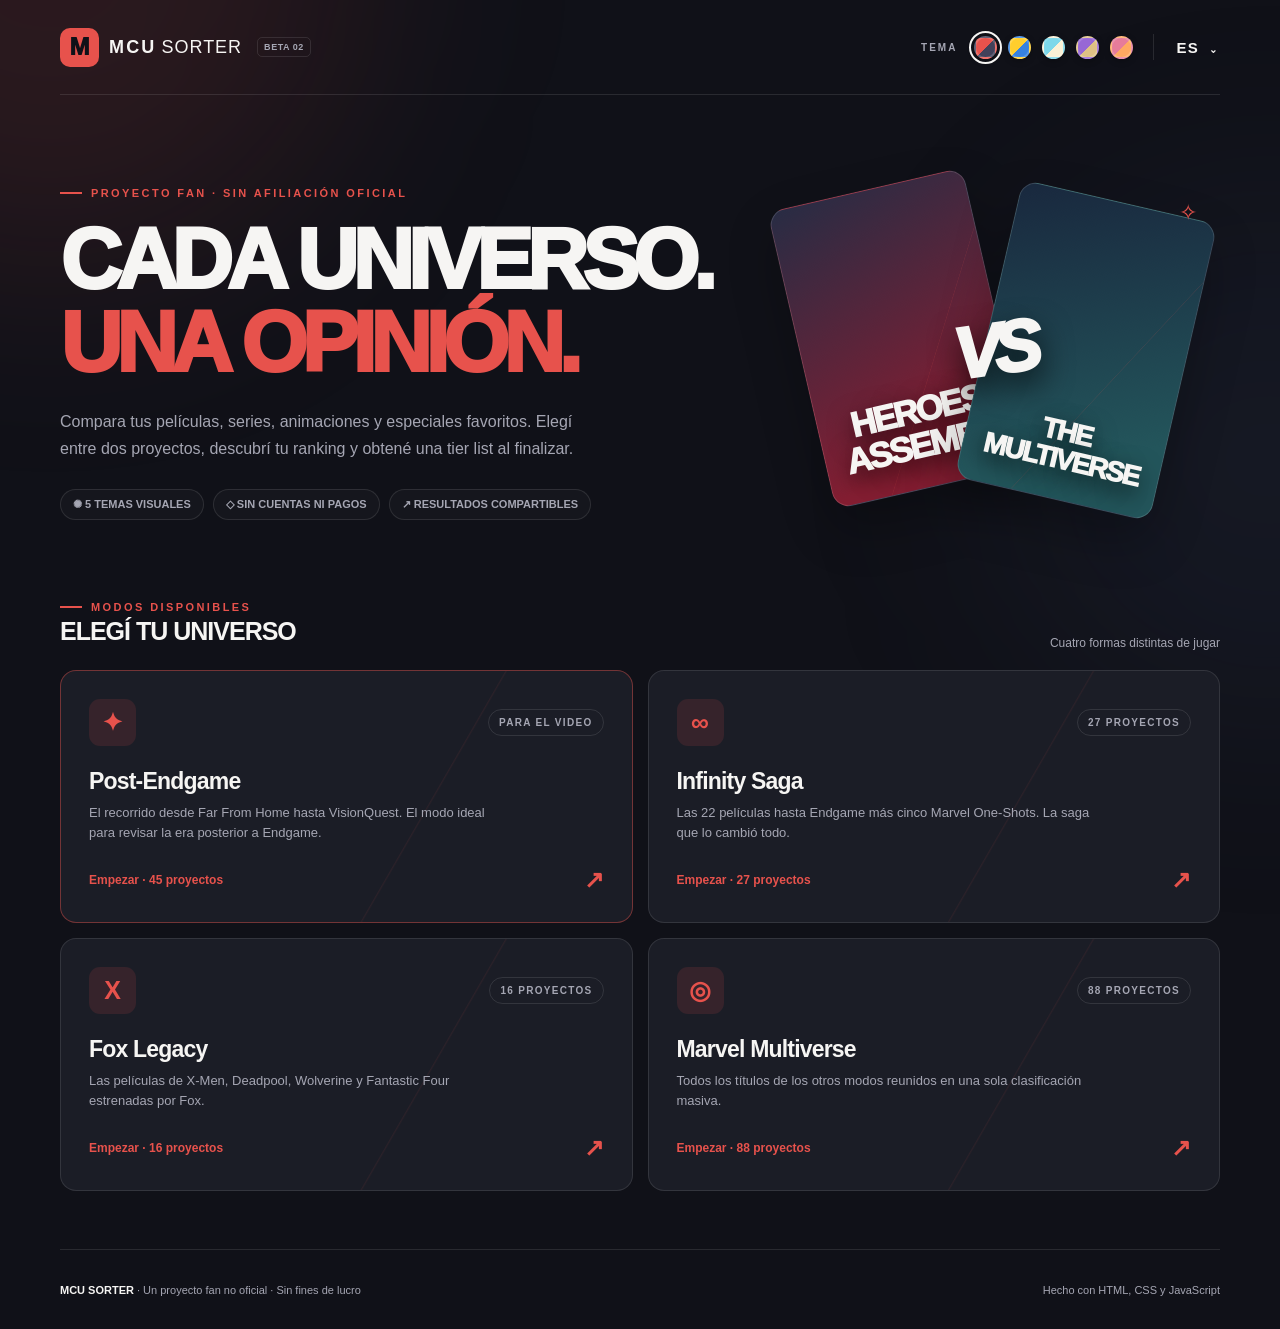
==== commit 7deeda4b: "Fix blank homepage: load complete scripts separately, simplify footer and bump beta" ====
--- a/index.html
+++ b/index.html
@@ -7,26 +7,7 @@
   <meta name="description" content="Un sorter de películas, series, animación y especiales de Marvel. Enfrenta proyectos, decide tus favoritos y descubre tu ranking y tier list." />
   <title>MCU Sorter — Un universo de opiniones</title>
   <link rel="icon" type="image/svg+xml" href="data:image/svg+xml,%3Csvg%20xmlns%3D%22http%3A%2F%2Fwww.w3.org%2F2000%2Fsvg%22%20viewBox%3D%220%200%2064%2064%22%3E%3Crect%20width%3D%2264%22%20height%3D%2264%22%20rx%3D%2215%22%20fill%3D%22%23e74b45%22%2F%3E%3Cpath%20d%3D%22M11%2045V19h8l13%2015%2013-15h8v26h-9V32L32%2045%2020%2032v13z%22%20fill%3D%22white%22%2F%3E%3C%2Fsvg%3E%0A" />
-  <style>
-:root{font-family:Inter,"Segoe UI",Arial,Helvetica,sans-serif;font-size:15px;color-scheme:dark;--bg:#101118;--panel:#1b1d26;--ink:#f6f5f3;--muted:#a5a6b3;--border:rgba(255,255,255,.105);--accent:#e7524c;--accent2:#7e84d1;--accent-rgb:231,82,76;--pattern:linear-gradient(120deg,transparent 62%,rgba(232,82,76,.13) 62.15%,transparent 62.4%);--card-ink:#fff;--shadow:0 24px 50px rgba(0,0,0,.27)}
-*{box-sizing:border-box}html{min-height:100%;scroll-behavior:smooth}body{margin:0;min-height:100vh;background:var(--bg);color:var(--ink);overflow-x:hidden;position:relative}button,input{font:inherit}button{cursor:pointer}button:focus-visible,input:focus-visible,summary:focus-visible{outline:3px solid var(--accent);outline-offset:3px}button:disabled{opacity:.4;cursor:not-allowed}a{color:inherit}.wrap{width:min(1160px,calc(100% - 56px));margin:0 auto}.ambient{position:fixed;z-index:-1;border-radius:50%;filter:blur(110px);pointer-events:none}.ambient-one{width:620px;height:620px;background:rgba(var(--accent-rgb),.12);top:-350px;left:-260px}.ambient-two{width:520px;height:520px;background:rgba(72,88,138,.10);right:-250px;top:200px}
-body[data-theme=xmen]{--bg:#111722;--panel:#1b2535;--accent:#ffd43d;--accent2:#4d86f7;--accent-rgb:255,212,61;--pattern:repeating-linear-gradient(120deg,transparent 0 12px,rgba(255,212,61,.055) 12px 13px)}
-body[data-theme=f4]{--bg:#0e1d27;--panel:#172c36;--accent:#73d5ed;--accent2:#f3dec5;--accent-rgb:115,213,237;--pattern:radial-gradient(circle at 82% 15%,transparent 0 30px,rgba(115,213,237,.1) 31px 32px,transparent 33px 60px,rgba(115,213,237,.04) 61px 62px,transparent 63px)}
-body[data-theme=wakanda]{--bg:#191326;--panel:#241b36;--accent:#b797ff;--accent2:#dec182;--accent-rgb:183,151,255;--pattern:repeating-linear-gradient(135deg,transparent 0 38px,rgba(216,184,121,.06) 39px 41px,transparent 42px 55px)}
-body[data-theme=gotg]{--bg:#14101e;--panel:#21192c;--accent:#fe7f9a;--accent2:#ffba69;--accent-rgb:254,127,154;--pattern:radial-gradient(circle at 70% 25%,rgba(255,160,112,.11) 0 2px,transparent 3px),radial-gradient(circle at 25% 72%,rgba(254,127,154,.14) 0 1px,transparent 2px)}
-.topbar{min-height:95px;display:flex;align-items:center;justify-content:space-between;gap:16px;border-bottom:1px solid var(--border)}.wordmark{display:flex;align-items:center;gap:10px;border:none;background:none;color:var(--ink);font-weight:900;font-size:18px;letter-spacing:.12em;padding:8px 0}.wordmark-icon{width:39px;height:39px;display:grid;place-items:center;border-radius:10px;background:var(--accent);color:var(--bg);font-size:24px;letter-spacing:-.16em;padding-right:4px;font-weight:1000}.wordmark-soft{font-weight:350;letter-spacing:.055em;margin-left:5px}.wordmark-beta{border:1px solid var(--border);border-radius:5px;padding:4px 6px;letter-spacing:.06em;font-size:9px;color:var(--muted);font-weight:650;margin-left:5px}.top-actions{display:flex;align-items:center;gap:20px}.theme-select{display:flex;align-items:center;gap:11px}.theme-label{font-size:10px;letter-spacing:.2em;font-weight:800;color:var(--muted);margin-right:6px}.theme-dot{height:23px;width:23px;border:2px solid rgba(255,255,255,.18);border-radius:50%;box-shadow:0 2px 6px #0004;transition:transform .18s,border-color .2s}.theme-dot:hover{transform:scale(1.14)}.theme-dot.active{outline:2px solid var(--ink);outline-offset:3px}.theme-dot[data-pick-theme=avengers]{background:linear-gradient(135deg,#e7524c 50%,#41415a 50%)}.theme-dot[data-pick-theme=xmen]{background:linear-gradient(135deg,#ffce2d 50%,#3682e0 50%)}.theme-dot[data-pick-theme=f4]{background:linear-gradient(135deg,#7cd8ea 50%,#faf1d6 50%)}.theme-dot[data-pick-theme=wakanda]{background:linear-gradient(135deg,#9767d5 50%,#dfc184 50%)}.theme-dot[data-pick-theme=gotg]{background:linear-gradient(135deg,#e67c9a 50%,#ffa961 50%)}.header-line{width:1px;height:26px;background:var(--border)}.language-btn{padding:10px 2px;background:none;border:none;color:var(--ink);font-weight:800;letter-spacing:.09em}.language-btn span{font-size:10px;margin-left:4px}
-.hero{display:grid;grid-template-columns:1.18fr .82fr;align-items:center;gap:55px;padding:75px 0 35px}.eyebrow{display:inline-flex;align-items:center;gap:9px;color:var(--accent);font-size:11px;letter-spacing:.22em;font-weight:900;text-transform:uppercase}.eyebrow:before{content:"";display:inline-block;width:22px;height:2px;background:var(--accent)}.hero h1{font-size:clamp(48px,6.7vw,85px);letter-spacing:-.07em;font-weight:950;line-height:.98;margin:19px 0 24px;max-width:750px}.hero h1 em{font-style:normal;color:var(--accent)}.hero p{line-height:1.7;color:var(--muted);font-size:16px;max-width:520px;margin-bottom:27px}.hero-tags{display:flex;flex-wrap:wrap;gap:9px}.pill{border:1px solid var(--border);border-radius:100px;padding:8px 12px;font-size:11px;font-weight:700;color:var(--muted);background:rgba(255,255,255,.025)}.hero-illustration{height:360px;position:relative;display:grid;place-items:center}.hero-art{height:305px;width:200px;border:1px solid #fff2;border-radius:17px;position:absolute;overflow:hidden;box-shadow:var(--shadow)}.hero-art:before{content:"";position:absolute;inset:0;background:var(--pattern)}.hero-art .hero-art-logo{position:absolute;left:20px;right:20px;bottom:25px;text-align:center;font-size:35px;font-weight:950;letter-spacing:-.07em;line-height:1;text-shadow:0 8px 24px #000a}.hero-art-a{transform:translate(-94px,-12px) rotate(-13deg);background:linear-gradient(160deg,#282c44,#841e32 80%)}.hero-art-b{transform:translate(93px,0) rotate(13deg);background:linear-gradient(160deg,#19283e,#23555b 80%)}.hero-art-b .hero-art-logo{font-size:28px}.hero-vs{position:relative;z-index:1;font-weight:1000;font-size:72px;font-style:italic;letter-spacing:-.11em;text-shadow:0 13px 30px #000b;color:var(--ink);transform:rotate(-8deg)}.hero-icon{position:absolute;top:30px;right:23px;color:var(--accent);font-size:22px}
-.section-heading{display:flex;align-items:end;justify-content:space-between;gap:15px;margin:29px 0 20px}.section-heading h2{font-size:25px;letter-spacing:-.04em;margin:4px 0}.muted{color:var(--muted)}.section-count{font-size:12px;color:var(--muted)}.mode-grid{display:grid;grid-template-columns:repeat(2,minmax(0,1fr));gap:15px;padding-bottom:58px}.mode-card{border:1px solid var(--border);border-radius:16px;background:var(--panel);position:relative;overflow:hidden;min-height:205px;padding:28px;display:flex;flex-direction:column;align-items:start;transition:transform .18s,border-color .18s,background .18s;text-align:left;color:var(--ink);cursor:pointer}.mode-card:before{content:"";position:absolute;inset:0;background:var(--pattern);opacity:.6;pointer-events:none}.mode-card:hover{transform:translateY(-3px);border-color:rgba(var(--accent-rgb),.55)}.mode-card .mode-card-top{width:100%;display:flex;justify-content:space-between;align-items:center}.mode-icon{font-size:25px;display:grid;place-items:center;height:47px;width:47px;background:rgba(var(--accent-rgb),.13);border-radius:11px;color:var(--accent);font-weight:850}.mode-tag{border:1px solid var(--border);font-size:10px;font-weight:800;letter-spacing:.13em;border-radius:100px;color:var(--muted);padding:7px 10px;text-transform:uppercase}.mode-card h3{position:relative;font-size:23px;margin:22px 0 8px;letter-spacing:-.035em}.mode-card p{position:relative;color:var(--muted);line-height:1.55;font-size:13px;max-width:420px;min-height:43px;margin:0}.mode-bottom{margin-top:20px;display:flex;justify-content:space-between;width:100%;align-items:center;color:var(--accent);font-size:12px;font-weight:800}.mode-card.featured{border-color:rgba(var(--accent-rgb),.43)}.mode-arrow{font-size:24px}
-.btn{border:1px solid transparent;border-radius:10px;padding:13px 18px;font-weight:800;font-size:13px;display:inline-flex;align-items:center;justify-content:center;gap:10px;transition:transform .15s,background .15s,filter .15s}.btn:hover{transform:translateY(-1px);filter:brightness(1.1)}.btn-primary{background:var(--accent);color:var(--bg)}.btn-secondary{background:rgba(255,255,255,.055);color:var(--ink);border-color:var(--border)}.btn-text{background:transparent;border-color:var(--border);color:var(--muted)}.btn-small{padding:9px 12px;font-size:12px}.btn:disabled{transform:none;filter:none}
-.page-head{padding:38px 0 27px;display:flex;align-items:center;gap:22px;justify-content:space-between}.back-btn{border:none;background:none;color:var(--muted);font-weight:700;font-size:13px;padding:6px 0}.back-btn:hover{color:var(--ink)}.page-head h2{font-size:29px;margin:12px 0 5px;letter-spacing:-.045em}.page-head p{font-size:13px;margin:0;color:var(--muted)}.setup-layout{display:grid;grid-template-columns:1fr .7fr;gap:20px;padding:13px 0 55px}.setup-box{border-radius:18px;background:var(--panel);padding:35px;border:1px solid var(--border)}.setup-box h3{font-size:27px;margin:0 0 15px;letter-spacing:-.05em}.setup-box p{line-height:1.7;color:var(--muted)}.setup-stat{border-top:1px solid var(--border);margin:22px 0;padding-top:20px;display:flex;flex-wrap:wrap;gap:20px}.setup-stat div strong{display:block;font-size:27px;color:var(--ink)}.setup-stat div span{font-size:11px;color:var(--muted);letter-spacing:.07em}.setup-actions{display:flex;gap:12px;flex-wrap:wrap}.tiny-note{font-size:11px!important;line-height:1.5!important;margin-top:16px}.sample-grid{display:grid;grid-template-columns:repeat(3,1fr);gap:10px;margin-top:20px}.mini-cover{border:1px solid var(--border);border-radius:8px;aspect-ratio:3/4;display:grid;align-content:end;overflow:hidden;padding:8px 8px 12px;background:linear-gradient(145deg,var(--poster-a),var(--poster-b));color:#fff;position:relative}.mini-cover:before{content:"";position:absolute;inset:0;background:repeating-linear-gradient(125deg,transparent 0 12px,#ffffff09 13px 14px);pointer-events:none}.mini-cover b{z-index:1;font-size:11px;line-height:1.1;text-shadow:0 2px 6px #000c}.mini-cover span{z-index:1;color:#fffc;font-size:9px;margin-top:4px}
-.match-layout{padding:18px 0 50px}.match-top{display:flex;align-items:center;justify-content:space-between;gap:10px;padding-bottom:26px}.match-progress-name{font-size:11px;letter-spacing:.12em;text-transform:uppercase;font-weight:850;color:var(--muted)}.match-progress-val{font-size:13px;color:var(--ink);font-weight:800}.progress-track{height:6px;background:#ffffff19;border-radius:10px;overflow:hidden;margin:12px 0 30px}.progress-fill{height:100%;background:var(--accent);border-radius:10px;transition:width .22s ease}.match-title{text-align:center;margin:9px 0 9px;font-size:clamp(28px,4vw,42px);letter-spacing:-.048em;line-height:1.15}.match-subtitle{text-align:center;color:var(--muted);font-size:13px;margin:0 auto 34px}.match-area{display:grid;grid-template-columns:minmax(0,1fr) 95px minmax(0,1fr);align-items:center;gap:12px;max-width:930px;margin:0 auto}.pick-column{min-width:0}.poster{display:block;width:100%;aspect-ratio:4/4.5;max-height:470px;border-radius:17px;border:1px solid #ffffff1f;overflow:hidden;position:relative;background:linear-gradient(145deg,var(--poster-a),var(--poster-b));box-shadow:0 15px 36px #0005;transition:transform .18s,box-shadow .18s,border-color .18s;color:white;text-align:left}.poster.clickable:hover{transform:translateY(-3px);border-color:var(--accent);box-shadow:0 20px 48px #0008}.poster:before{content:"";position:absolute;inset:0;background:linear-gradient(0deg,rgba(0,0,0,.90) 0%,rgba(0,0,0,.05) 64%),repeating-linear-gradient(128deg,transparent 0 25px,#ffffff08 25px 26px);z-index:1}.poster:after{content:"";position:absolute;width:170px;height:170px;border:24px solid #ffffff16;border-radius:50%;left:calc(50% - 85px);top:11%;box-shadow:0 0 70px #ffffff13}.poster .poster-art{position:absolute;inset:0;opacity:.48;background:var(--pattern)}.poster img{position:absolute;inset:0;width:100%;height:100%;object-fit:cover;z-index:0;opacity:0;transition:opacity .25s}.poster img.loaded{opacity:1}.poster .poster-upper{position:absolute;top:22px;left:24px;right:24px;z-index:2;display:flex;justify-content:space-between;align-items:center}.poster .card-mark{font-size:11px;font-weight:900;letter-spacing:.17em;color:#fff}.poster .card-num{font-size:11px;opacity:.7;font-weight:700}.poster .poster-content{position:absolute;left:22px;right:22px;bottom:23px;z-index:2}.poster .poster-kind{font-size:10px;color:#fffc;text-transform:uppercase;font-weight:750;letter-spacing:.17em}.poster .poster-name{font-size:clamp(20px,2.8vw,34px);font-weight:1000;line-height:1.08;letter-spacing:-.045em;text-shadow:0 2px 12px #0008;margin:9px 0}.poster .poster-year{font-size:12px;color:#fffb}.pick-button{width:100%;padding:15px;margin-top:12px}.skip-btn{margin-top:12px;display:block;width:100%;border:none;background:none;color:var(--muted);font-size:12px;text-decoration:underline;text-underline-offset:3px;padding:5px}.skip-btn:hover{color:var(--ink)}.vs-label{align-self:center;text-align:center;font-size:54px;font-weight:1000;font-style:italic;color:var(--accent);letter-spacing:-.1em;transform:rotate(-9deg);text-shadow:0 8px 20px #000a}.match-footer{display:flex;justify-content:center;gap:12px;margin:26px auto 10px;flex-wrap:wrap}.match-hint{text-align:center;color:var(--muted);font-size:11px;margin:20px 0 0}.note-line{text-align:center;font-size:11px;color:var(--muted);margin:14px auto;max-width:650px;line-height:1.6}
-.result-intro{text-align:center;padding:46px 0 22px}.result-intro .eyebrow:before{display:none}.result-intro h1{font-size:clamp(42px,5vw,67px);letter-spacing:-.07em;margin:13px 0}.result-intro p{color:var(--muted);line-height:1.7}.result-stats{display:flex;gap:9px;justify-content:center;flex-wrap:wrap;margin:20px auto}.result-actions{display:flex;align-items:center;justify-content:center;gap:11px;flex-wrap:wrap;margin:23px auto 35px}.podium{display:grid;grid-template-columns:repeat(3,1fr);gap:12px;margin-bottom:38px}.podium-item{border:1px solid var(--border);border-radius:15px;padding:13px;background:var(--panel)}.podium-item:nth-child(1){border-color:rgba(var(--accent-rgb),.7)}.podium-item .podium-label{display:block;text-transform:uppercase;color:var(--accent);font-weight:900;letter-spacing:.1em;font-size:10px;margin:3px 0 12px}.podium-item .mini-cover{aspect-ratio:2/1.5;padding:12px 15px}.podium-item .mini-cover b{font-size:20px}.tier-container{border:1px solid var(--border);border-radius:17px;overflow:hidden;margin:14px 0 32px}.tier-row{display:grid;grid-template-columns:96px minmax(0,1fr);border-bottom:1px solid var(--border);min-height:113px}.tier-row:last-child{border-bottom:0}.tier-letter{display:grid;place-items:center;font-weight:1000;font-size:42px;color:#111;line-height:1}.tier-S .tier-letter{background:#f88b9b}.tier-A .tier-letter{background:#efb484}.tier-B .tier-letter{background:#f4d883}.tier-C .tier-letter{background:#a6d995}.tier-D .tier-letter{background:#8bcadf}.tier-items{display:flex;gap:10px;flex-wrap:wrap;align-content:start;padding:13px;background:rgba(255,255,255,.016)}.tier-tile{width:108px;min-height:80px;background:linear-gradient(145deg,var(--poster-a),var(--poster-b));border:1px solid #ffffff1e;overflow:hidden;border-radius:7px;display:flex;align-items:end;padding:8px;position:relative;color:#fff;font-size:11px;font-weight:800;line-height:1.15;text-shadow:0 1px 5px #000b}.tier-tile img{position:absolute;inset:0;width:100%;height:100%;object-fit:cover;opacity:.55}.tier-tile span{position:relative;z-index:2}.tier-tile:after{content:"";position:absolute;inset:20% 0 0;background:linear-gradient(transparent,#000b)}.tier-empty{font-size:12px;color:var(--muted);padding:23px}.settings-panel{border:1px solid var(--border);border-radius:14px;background:var(--panel);margin-bottom:20px}.settings-panel summary{padding:16px 20px;cursor:pointer;font-weight:800;font-size:13px}.settings-panel p{font-size:12px;color:var(--muted);line-height:1.6;margin:0 0 16px}.settings-content{padding:0 20px 18px}.cut-settings{display:grid;grid-template-columns:repeat(4,1fr);gap:14px}.cut-settings label{font-size:12px;font-weight:850}.cut-settings input{display:block;accent-color:var(--accent);width:100%;margin:10px 0}.cut-settings span{font-size:11px;color:var(--muted)}.ordered-section{margin-top:37px;padding-bottom:45px}.ordered-grid{display:grid;grid-template-columns:repeat(2,minmax(0,1fr));gap:7px 14px}.ordered-item{display:flex;align-items:center;gap:14px;border:1px solid var(--border);border-radius:9px;background:rgba(255,255,255,.018);min-height:55px;padding:10px}.ordered-number{min-width:28px;text-align:center;font-weight:1000;font-size:16px;color:var(--accent)}.ordered-name{font-size:12px;font-weight:800;line-height:1.35}.ordered-meta{font-size:10px;color:var(--muted);margin-top:3px}.rank-pill{font-size:10px;color:var(--accent);border:1px solid rgba(var(--accent-rgb),.3);padding:5px 7px;border-radius:15px;white-space:nowrap;margin-left:auto}.empty-info{padding:20px;border:1px dashed var(--border);color:var(--muted);font-size:12px;border-radius:8px}
-.site-footer{min-height:80px;border-top:1px solid var(--border);display:flex;align-items:center;justify-content:space-between;gap:12px;font-size:11px;font-weight:700}.footer-muted{color:var(--muted);font-weight:400}.toast{position:fixed;bottom:25px;left:50%;transform:translate(-50%,15px);opacity:0;transition:opacity .2s,transform .2s;pointer-events:none;background:#f5f3f0;color:#111;border-radius:10px;padding:12px 20px;z-index:50;box-shadow:var(--shadow);font-size:13px;font-weight:700}.toast.show{opacity:1;transform:translate(-50%,0)}.sr-only{position:absolute;width:1px;height:1px;margin:-1px;padding:0;border:0;clip:rect(0,0,0,0);overflow:hidden;white-space:nowrap}
-@media(max-width:850px){.hero{grid-template-columns:1fr;gap:10px;padding:55px 0 20px}.hero-illustration{height:220px;overflow:hidden}.hero-art{height:230px;width:150px}.hero-art-a{transform:translate(-84px,0) rotate(-14deg)}.hero-art-b{transform:translate(80px,0) rotate(14deg)}.hero-vs{font-size:55px}.hero-art .hero-art-logo{font-size:24px}.setup-layout{grid-template-columns:1fr}.match-area{grid-template-columns:minmax(0,1fr) 56px minmax(0,1fr)}.vs-label{font-size:38px}}
-@media(max-width:620px){.wrap{width:min(100% - 28px,1160px)}.topbar{min-height:75px}.wordmark{font-size:14px;gap:6px}.wordmark-icon{width:32px;height:32px;font-size:18px}.wordmark-beta,.theme-label,.header-line{display:none}.top-actions{gap:11px}.theme-select{gap:7px}.theme-dot{height:18px;width:18px}.hero h1{font-size:52px}.hero p{font-size:14px}.mode-grid{grid-template-columns:1fr}.mode-card{min-height:170px;padding:22px}.mode-card h3{margin:14px 0 5px}.mode-card p{min-height:0}.mode-bottom{margin-top:14px}.page-head{padding:26px 0 16px}.page-head h2{font-size:23px}.match-area{gap:5px;grid-template-columns:minmax(0,1fr) 35px minmax(0,1fr)}.vs-label{font-size:28px}.poster{aspect-ratio:2/3;max-height:none;border-radius:10px}.poster .poster-upper{top:12px;left:10px;right:10px}.poster .poster-content{left:10px;right:10px;bottom:12px}.poster .poster-name{font-size:17px}.poster .poster-kind{font-size:8px}.poster .poster-year{font-size:10px}.pick-button{font-size:11px;padding:12px 6px}.match-title{font-size:27px}.match-subtitle{margin-bottom:22px;font-size:12px}.podium{gap:6px}.podium-item{padding:7px}.podium-item .mini-cover{aspect-ratio:3/3}.podium-item .mini-cover b{font-size:12px}.tier-row{grid-template-columns:53px 1fr;min-height:80px}.tier-letter{font-size:26px}.tier-items{gap:7px;padding:8px}.tier-tile{width:80px;min-height:67px;font-size:9px}.ordered-grid{grid-template-columns:1fr}.cut-settings{grid-template-columns:repeat(2,1fr)}.site-footer{flex-direction:column;justify-content:center;text-align:center}.setup-box{padding:23px}}
-@media(prefers-reduced-motion:reduce){*,*:before,*:after{scroll-behavior:auto!important;transition:none!important;animation:none!important}}
-
-</style>
+  <link rel="stylesheet" href="css/style.css?v=2" />
   
   
 </head>
@@ -36,7 +17,7 @@
     <button class="wordmark" id="homeButton" aria-label="Volver al inicio">
       <span class="wordmark-icon"><span>M</span></span>
       <span>MCU<span class="wordmark-soft">SORTER</span></span>
-      <span class="wordmark-beta">BETA 01</span>
+      <span class="wordmark-beta">BETA 02</span>
     </button>
     <div class="top-actions">
       <div class="theme-select" aria-label="Seleccionar tema de color">
@@ -54,947 +35,10 @@
   <main id="main" class="wrap" aria-live="polite"></main>
   <footer class="site-footer wrap">
     <span>MCU SORTER <span class="footer-muted">· Un proyecto fan no oficial · Sin fines de lucro</span></span>
-    <span class="footer-muted">Hecho con HTML, CSS y JavaScript · <span data-i18n="free">100% gratuito</span></span>
+    <span class="footer-muted">Hecho con HTML, CSS y JavaScript</span>
   </footer>
   <div class="toast" id="toast" role="status"></div>
-<script>
-/* MCU Sorter: original metadata dataset for noncommercial fan sorting. Snapshot: 2026-11-11. */
-window.MCU_CATALOG = [
-  {
-    "id": "iron-man",
-    "title": "Iron Man",
-    "year": 2008,
-    "type": "film",
-    "arc": "infinity",
-    "phase": "Phase 1",
-    "wiki": "Iron Man",
-    "short": "Iron Man"
-  },
-  {
-    "id": "incredible-hulk",
-    "title": "The Incredible Hulk",
-    "year": 2008,
-    "type": "film",
-    "arc": "infinity",
-    "phase": "Phase 1",
-    "wiki": "The Incredible Hulk (film)",
-    "short": "The Incredible Hulk"
-  },
-  {
-    "id": "iron-man-2",
-    "title": "Iron Man 2",
-    "year": 2010,
-    "type": "film",
-    "arc": "infinity",
-    "phase": "Phase 1",
-    "wiki": "Iron Man 2",
-    "short": "Iron Man 2"
-  },
-  {
-    "id": "thor",
-    "title": "Thor",
-    "year": 2011,
-    "type": "film",
-    "arc": "infinity",
-    "phase": "Phase 1",
-    "wiki": "Thor (film)",
-    "short": "Thor"
-  },
-  {
-    "id": "captain-america-first",
-    "title": "Captain America: The First Avenger",
-    "year": 2011,
-    "type": "film",
-    "arc": "infinity",
-    "phase": "Phase 1",
-    "wiki": "Captain America: The First Avenger",
-    "short": "Captain America: The First Avenger"
-  },
-  {
-    "id": "avengers",
-    "title": "The Avengers",
-    "year": 2012,
-    "type": "film",
-    "arc": "infinity",
-    "phase": "Phase 1",
-    "wiki": "The Avengers (2012 film)",
-    "short": "The Avengers"
-  },
-  {
-    "id": "iron-man-3",
-    "title": "Iron Man 3",
-    "year": 2013,
-    "type": "film",
-    "arc": "infinity",
-    "phase": "Phase 2",
-    "wiki": "Iron Man 3",
-    "short": "Iron Man 3"
-  },
-  {
-    "id": "thor-dark",
-    "title": "Thor: The Dark World",
-    "year": 2013,
-    "type": "film",
-    "arc": "infinity",
-    "phase": "Phase 2",
-    "wiki": "Thor: The Dark World",
-    "short": "Thor: The Dark World"
-  },
-  {
-    "id": "captain-america-winter",
-    "title": "Captain America: The Winter Soldier",
-    "year": 2014,
-    "type": "film",
-    "arc": "infinity",
-    "phase": "Phase 2",
-    "wiki": "Captain America: The Winter Soldier",
-    "short": "Captain America: The Winter Soldier"
-  },
-  {
-    "id": "gotg-1",
-    "title": "Guardians of the Galaxy",
-    "year": 2014,
-    "type": "film",
-    "arc": "infinity",
-    "phase": "Phase 2",
-    "wiki": "Guardians of the Galaxy (film)",
-    "short": "Guardians of the Galaxy"
-  },
-  {
-    "id": "avengers-ultron",
-    "title": "Avengers: Age of Ultron",
-    "year": 2015,
-    "type": "film",
-    "arc": "infinity",
-    "phase": "Phase 2",
-    "wiki": "Avengers: Age of Ultron",
-    "short": "Avengers: Age of Ultron"
-  },
-  {
-    "id": "ant-man",
-    "title": "Ant-Man",
-    "year": 2015,
-    "type": "film",
-    "arc": "infinity",
-    "phase": "Phase 2",
-    "wiki": "Ant-Man (film)",
-    "short": "Ant-Man"
-  },
-  {
-    "id": "civil-war",
-    "title": "Captain America: Civil War",
-    "year": 2016,
-    "type": "film",
-    "arc": "infinity",
-    "phase": "Phase 3",
-    "wiki": "Captain America: Civil War",
-    "short": "Captain America: Civil War"
-  },
-  {
-    "id": "doctor-strange",
-    "title": "Doctor Strange",
-    "year": 2016,
-    "type": "film",
-    "arc": "infinity",
-    "phase": "Phase 3",
-    "wiki": "Doctor Strange (2016 film)",
-    "short": "Doctor Strange"
-  },
-  {
-    "id": "gotg-2",
-    "title": "Guardians of the Galaxy Vol. 2",
-    "year": 2017,
-    "type": "film",
-    "arc": "infinity",
-    "phase": "Phase 3",
-    "wiki": "Guardians of the Galaxy Vol. 2",
-    "short": "Guardians of the Galaxy Vol. 2"
-  },
-  {
-    "id": "spider-homecoming",
-    "title": "Spider-Man: Homecoming",
-    "year": 2017,
-    "type": "film",
-    "arc": "infinity",
-    "phase": "Phase 3",
-    "wiki": "Spider-Man: Homecoming",
-    "short": "Spider-Man: Homecoming"
-  },
-  {
-    "id": "thor-ragnarok",
-    "title": "Thor: Ragnarok",
-    "year": 2017,
-    "type": "film",
-    "arc": "infinity",
-    "phase": "Phase 3",
-    "wiki": "Thor: Ragnarok",
-    "short": "Thor: Ragnarok"
-  },
-  {
-    "id": "black-panther",
-    "title": "Black Panther",
-    "year": 2018,
-    "type": "film",
-    "arc": "infinity",
-    "phase": "Phase 3",
-    "wiki": "Black Panther (film)",
-    "short": "Black Panther"
-  },
-  {
-    "id": "infinity-war",
-    "title": "Avengers: Infinity War",
-    "year": 2018,
-    "type": "film",
-    "arc": "infinity",
-    "phase": "Phase 3",
-    "wiki": "Avengers: Infinity War",
-    "short": "Avengers: Infinity War"
-  },
-  {
-    "id": "ant-man-wasp",
-    "title": "Ant-Man and the Wasp",
-    "year": 2018,
-    "type": "film",
-    "arc": "infinity",
-    "phase": "Phase 3",
-    "wiki": "Ant-Man and the Wasp",
-    "short": "Ant-Man and the Wasp"
-  },
-  {
-    "id": "captain-marvel",
-    "title": "Captain Marvel",
-    "year": 2019,
-    "type": "film",
-    "arc": "infinity",
-    "phase": "Phase 3",
-    "wiki": "Captain Marvel (film)",
-    "short": "Captain Marvel"
-  },
-  {
-    "id": "endgame",
-    "title": "Avengers: Endgame",
-    "year": 2019,
-    "type": "film",
-    "arc": "infinity",
-    "phase": "Phase 3",
-    "wiki": "Avengers: Endgame",
-    "short": "Avengers: Endgame"
-  },
-  {
-    "id": "consultant",
-    "title": "Marvel One-Shot: The Consultant",
-    "year": 2011,
-    "type": "special",
-    "arc": "infinity",
-    "phase": "One-Shot",
-    "wiki": "The Consultant (2011 film)",
-    "short": "Marvel One-Shot: The Consultant"
-  },
-  {
-    "id": "thor-hammer",
-    "title": "Marvel One-Shot: A Funny Thing Happened on the Way to Thor’s Hammer",
-    "year": 2011,
-    "type": "special",
-    "arc": "infinity",
-    "phase": "One-Shot",
-    "wiki": "A Funny Thing Happened on the Way to Thor’s Hammer",
-    "short": "Marvel One-Shot: A Funny Thing Happened on the Way to Thor’s Hammer"
-  },
-  {
-    "id": "item-47",
-    "title": "Marvel One-Shot: Item 47",
-    "year": 2012,
-    "type": "special",
-    "arc": "infinity",
-    "phase": "One-Shot",
-    "wiki": "Item 47",
-    "short": "Marvel One-Shot: Item 47"
-  },
-  {
-    "id": "agent-carter-one-shot",
-    "title": "Marvel One-Shot: Agent Carter",
-    "year": 2013,
-    "type": "special",
-    "arc": "infinity",
-    "phase": "One-Shot",
-    "wiki": "Agent Carter (film)",
-    "short": "Marvel One-Shot: Agent Carter"
-  },
-  {
-    "id": "all-hail-king",
-    "title": "Marvel One-Shot: All Hail the King",
-    "year": 2014,
-    "type": "special",
-    "arc": "infinity",
-    "phase": "One-Shot",
-    "wiki": "All Hail the King",
-    "short": "Marvel One-Shot: All Hail the King"
-  },
-  {
-    "id": "spider-far-from-home",
-    "title": "Spider-Man: Far From Home",
-    "year": 2019,
-    "type": "film",
-    "arc": "post",
-    "phase": "Phase 3",
-    "wiki": "Spider-Man: Far From Home",
-    "short": "Spider-Man: Far From Home"
-  },
-  {
-    "id": "black-widow",
-    "title": "Black Widow",
-    "year": 2021,
-    "type": "film",
-    "arc": "post",
-    "phase": "Phase 4",
-    "wiki": "Black Widow (2021 film)",
-    "short": "Black Widow"
-  },
-  {
-    "id": "shang-chi",
-    "title": "Shang-Chi and the Legend of the Ten Rings",
-    "year": 2021,
-    "type": "film",
-    "arc": "post",
-    "phase": "Phase 4",
-    "wiki": "Shang-Chi and the Legend of the Ten Rings",
-    "short": "Shang-Chi and the Legend of the Ten Rings"
-  },
-  {
-    "id": "eternals",
-    "title": "Eternals",
-    "year": 2021,
-    "type": "film",
-    "arc": "post",
-    "phase": "Phase 4",
-    "wiki": "Eternals (film)",
-    "short": "Eternals"
-  },
-  {
-    "id": "spider-no-way-home",
-    "title": "Spider-Man: No Way Home",
-    "year": 2021,
-    "type": "film",
-    "arc": "post",
-    "phase": "Phase 4",
-    "wiki": "Spider-Man: No Way Home",
-    "short": "Spider-Man: No Way Home"
-  },
-  {
-    "id": "doctor-strange-mom",
-    "title": "Doctor Strange in the Multiverse of Madness",
-    "year": 2022,
-    "type": "film",
-    "arc": "post",
-    "phase": "Phase 4",
-    "wiki": "Doctor Strange in the Multiverse of Madness",
-    "short": "Doctor Strange in the Multiverse of Madness"
-  },
-  {
-    "id": "thor-love",
-    "title": "Thor: Love and Thunder",
-    "year": 2022,
-    "type": "film",
-    "arc": "post",
-    "phase": "Phase 4",
-    "wiki": "Thor: Love and Thunder",
-    "short": "Thor: Love and Thunder"
-  },
-  {
-    "id": "wakanda-forever",
-    "title": "Black Panther: Wakanda Forever",
-    "year": 2022,
-    "type": "film",
-    "arc": "post",
-    "phase": "Phase 4",
-    "wiki": "Black Panther: Wakanda Forever",
-    "short": "Black Panther: Wakanda Forever"
-  },
-  {
-    "id": "quantumania",
-    "title": "Ant-Man and the Wasp: Quantumania",
-    "year": 2023,
-    "type": "film",
-    "arc": "post",
-    "phase": "Phase 5",
-    "wiki": "Ant-Man and the Wasp: Quantumania",
-    "short": "Ant-Man and the Wasp: Quantumania"
-  },
-  {
-    "id": "gotg-3",
-    "title": "Guardians of the Galaxy Vol. 3",
-    "year": 2023,
-    "type": "film",
-    "arc": "post",
-    "phase": "Phase 5",
-    "wiki": "Guardians of the Galaxy Vol. 3",
-    "short": "Guardians of the Galaxy Vol. 3"
-  },
-  {
-    "id": "the-marvels",
-    "title": "The Marvels",
-    "year": 2023,
-    "type": "film",
-    "arc": "post",
-    "phase": "Phase 5",
-    "wiki": "The Marvels",
-    "short": "The Marvels"
-  },
-  {
-    "id": "deadpool-wolverine",
-    "title": "Deadpool & Wolverine",
-    "year": 2024,
-    "type": "film",
-    "arc": "post",
-    "phase": "Phase 5",
-    "wiki": "Deadpool & Wolverine",
-    "short": "Deadpool & Wolverine"
-  },
-  {
-    "id": "brave-new-world",
-    "title": "Captain America: Brave New World",
-    "year": 2025,
-    "type": "film",
-    "arc": "post",
-    "phase": "Phase 5",
-    "wiki": "Captain America: Brave New World",
-    "short": "Captain America: Brave New World"
-  },
-  {
-    "id": "thunderbolts",
-    "title": "Thunderbolts*",
-    "year": 2025,
-    "type": "film",
-    "arc": "post",
-    "phase": "Phase 5",
-    "wiki": "Thunderbolts*",
-    "short": "Thunderbolts*"
-  },
-  {
-    "id": "fantastic-four-first-steps",
-    "title": "The Fantastic Four: First Steps",
-    "year": 2025,
-    "type": "film",
-    "arc": "post",
-    "phase": "Phase 6",
-    "wiki": "The Fantastic Four: First Steps",
-    "short": "The Fantastic Four: First Steps"
-  },
-  {
-    "id": "spider-brand-new-day",
-    "title": "Spider-Man: Brand New Day",
-    "year": 2026,
-    "type": "film",
-    "arc": "post",
-    "phase": "Phase 6",
-    "wiki": "Spider-Man: Brand New Day",
-    "short": "Spider-Man: Brand New Day"
-  },
-  {
-    "id": "wandavision",
-    "title": "WandaVision",
-    "year": 2021,
-    "type": "series",
-    "arc": "post",
-    "phase": "Phase 4",
-    "wiki": "WandaVision",
-    "short": "WandaVision"
-  },
-  {
-    "id": "falcon-winter",
-    "title": "The Falcon and the Winter Soldier",
-    "year": 2021,
-    "type": "series",
-    "arc": "post",
-    "phase": "Phase 4",
-    "wiki": "The Falcon and the Winter Soldier",
-    "short": "The Falcon and the Winter Soldier"
-  },
-  {
-    "id": "loki-1",
-    "title": "Loki — Season 1",
-    "year": 2021,
-    "type": "series",
-    "arc": "post",
-    "phase": "Phase 4",
-    "wiki": "Loki (TV series)",
-    "short": "Loki — Season 1"
-  },
-  {
-    "id": "what-if-1",
-    "title": "What If...? — Season 1",
-    "year": 2021,
-    "type": "animation",
-    "arc": "post",
-    "phase": "Phase 4",
-    "wiki": "What If...? (TV series)",
-    "short": "What If...? — Season 1"
-  },
-  {
-    "id": "hawkeye",
-    "title": "Hawkeye",
-    "year": 2021,
-    "type": "series",
-    "arc": "post",
-    "phase": "Phase 4",
-    "wiki": "Hawkeye (2021 TV series)",
-    "short": "Hawkeye"
-  },
-  {
-    "id": "moon-knight",
-    "title": "Moon Knight",
-    "year": 2022,
-    "type": "series",
-    "arc": "post",
-    "phase": "Phase 4",
-    "wiki": "Moon Knight (miniseries)",
-    "short": "Moon Knight"
-  },
-  {
-    "id": "ms-marvel",
-    "title": "Ms. Marvel",
-    "year": 2022,
-    "type": "series",
-    "arc": "post",
-    "phase": "Phase 4",
-    "wiki": "Ms. Marvel (miniseries)",
-    "short": "Ms. Marvel"
-  },
-  {
-    "id": "i-am-groot-1",
-    "title": "I Am Groot — Season 1",
-    "year": 2022,
-    "type": "animation",
-    "arc": "post",
-    "phase": "Phase 4",
-    "wiki": "I Am Groot",
-    "short": "I Am Groot — Season 1"
-  },
-  {
-    "id": "she-hulk",
-    "title": "She-Hulk: Attorney at Law",
-    "year": 2022,
-    "type": "series",
-    "arc": "post",
-    "phase": "Phase 4",
-    "wiki": "She-Hulk: Attorney at Law",
-    "short": "She-Hulk: Attorney at Law"
-  },
-  {
-    "id": "secret-invasion",
-    "title": "Secret Invasion",
-    "year": 2023,
-    "type": "series",
-    "arc": "post",
-    "phase": "Phase 5",
-    "wiki": "Secret Invasion (miniseries)",
-    "short": "Secret Invasion"
-  },
-  {
-    "id": "i-am-groot-2",
-    "title": "I Am Groot — Season 2",
-    "year": 2023,
-    "type": "animation",
-    "arc": "post",
-    "phase": "Phase 5",
-    "wiki": "I Am Groot",
-    "short": "I Am Groot — Season 2"
-  },
-  {
-    "id": "loki-2",
-    "title": "Loki — Season 2",
-    "year": 2023,
-    "type": "series",
-    "arc": "post",
-    "phase": "Phase 5",
-    "wiki": "Loki (TV series)",
-    "short": "Loki — Season 2"
-  },
-  {
-    "id": "what-if-2",
-    "title": "What If...? — Season 2",
-    "year": 2023,
-    "type": "animation",
-    "arc": "post",
-    "phase": "Phase 5",
-    "wiki": "What If...? (TV series)",
-    "short": "What If...? — Season 2"
-  },
-  {
-    "id": "echo",
-    "title": "Echo",
-    "year": 2024,
-    "type": "series",
-    "arc": "post",
-    "phase": "Phase 5",
-    "wiki": "Echo (miniseries)",
-    "short": "Echo"
-  },
-  {
-    "id": "xmen-97-1",
-    "title": "X-Men ’97 — Season 1",
-    "year": 2024,
-    "type": "animation",
-    "arc": "post",
-    "phase": "Phase 5",
-    "wiki": "X-Men '97",
-    "short": "X-Men ’97 — Season 1"
-  },
-  {
-    "id": "agatha",
-    "title": "Agatha All Along",
-    "year": 2024,
-    "type": "series",
-    "arc": "post",
-    "phase": "Phase 5",
-    "wiki": "Agatha All Along",
-    "short": "Agatha All Along"
-  },
-  {
-    "id": "what-if-3",
-    "title": "What If...? — Season 3",
-    "year": 2024,
-    "type": "animation",
-    "arc": "post",
-    "phase": "Phase 5",
-    "wiki": "What If...? (TV series)",
-    "short": "What If...? — Season 3"
-  },
-  {
-    "id": "friendly-spiderman-1",
-    "title": "Your Friendly Neighborhood Spider-Man — Season 1",
-    "year": 2025,
-    "type": "animation",
-    "arc": "post",
-    "phase": "Phase 5",
-    "wiki": "Your Friendly Neighborhood Spider-Man",
-    "short": "Your Friendly Neighborhood Spider-Man — Season 1"
-  },
-  {
-    "id": "daredevil-ba-1",
-    "title": "Daredevil: Born Again — Season 1",
-    "year": 2025,
-    "type": "series",
-    "arc": "post",
-    "phase": "Phase 5",
-    "wiki": "Daredevil: Born Again",
-    "short": "Daredevil: Born Again — Season 1"
-  },
-  {
-    "id": "ironheart",
-    "title": "Ironheart",
-    "year": 2025,
-    "type": "series",
-    "arc": "post",
-    "phase": "Phase 5",
-    "wiki": "Ironheart (miniseries)",
-    "short": "Ironheart"
-  },
-  {
-    "id": "eyes-wakanda",
-    "title": "Eyes of Wakanda",
-    "year": 2025,
-    "type": "animation",
-    "arc": "post",
-    "phase": "Phase 6",
-    "wiki": "Eyes of Wakanda",
-    "short": "Eyes of Wakanda"
-  },
-  {
-    "id": "marvel-zombies",
-    "title": "Marvel Zombies — Season 1",
-    "year": 2025,
-    "type": "animation",
-    "arc": "post",
-    "phase": "Phase 6",
-    "wiki": "Marvel Zombies (miniseries)",
-    "short": "Marvel Zombies — Season 1"
-  },
-  {
-    "id": "wonder-man",
-    "title": "Wonder Man",
-    "year": 2026,
-    "type": "series",
-    "arc": "post",
-    "phase": "Phase 6",
-    "wiki": "Wonder Man (miniseries)",
-    "short": "Wonder Man"
-  },
-  {
-    "id": "daredevil-ba-2",
-    "title": "Daredevil: Born Again — Season 2",
-    "year": 2026,
-    "type": "series",
-    "arc": "post",
-    "phase": "Phase 6",
-    "wiki": "Daredevil: Born Again",
-    "short": "Daredevil: Born Again — Season 2"
-  },
-  {
-    "id": "xmen-97-2",
-    "title": "X-Men ’97 — Season 2",
-    "year": 2026,
-    "type": "animation",
-    "arc": "post",
-    "phase": "Phase 6",
-    "wiki": "X-Men '97",
-    "short": "X-Men ’97 — Season 2"
-  },
-  {
-    "id": "visionquest",
-    "title": "VisionQuest",
-    "year": 2026,
-    "type": "series",
-    "arc": "post",
-    "phase": "Phase 6",
-    "wiki": "VisionQuest (TV series)",
-    "short": "VisionQuest"
-  },
-  {
-    "id": "werewolf",
-    "title": "Werewolf by Night",
-    "year": 2022,
-    "type": "special",
-    "arc": "post",
-    "phase": "Special Presentation",
-    "wiki": "Werewolf by Night (TV special)",
-    "short": "Werewolf by Night"
-  },
-  {
-    "id": "gotg-holiday",
-    "title": "The Guardians of the Galaxy Holiday Special",
-    "year": 2022,
-    "type": "special",
-    "arc": "post",
-    "phase": "Special Presentation",
-    "wiki": "The Guardians of the Galaxy Holiday Special",
-    "short": "The Guardians of the Galaxy Holiday Special"
-  },
-  {
-    "id": "punisher-special",
-    "title": "The Punisher: One Last Kill",
-    "year": 2026,
-    "type": "special",
-    "arc": "post",
-    "phase": "Special Presentation",
-    "wiki": "The Punisher: One Last Kill",
-    "short": "The Punisher: One Last Kill"
-  },
-  {
-    "id": "fox-xmen",
-    "title": "X-Men",
-    "year": 2000,
-    "type": "film",
-    "arc": "fox",
-    "phase": "Fox Legacy",
-    "wiki": "X-Men (film)",
-    "short": "X-Men"
-  },
-  {
-    "id": "fox-x2",
-    "title": "X2",
-    "year": 2003,
-    "type": "film",
-    "arc": "fox",
-    "phase": "Fox Legacy",
-    "wiki": "X2 (film)",
-    "short": "X2"
-  },
-  {
-    "id": "fox-last-stand",
-    "title": "X-Men: The Last Stand",
-    "year": 2006,
-    "type": "film",
-    "arc": "fox",
-    "phase": "Fox Legacy",
-    "wiki": "X-Men: The Last Stand",
-    "short": "X-Men: The Last Stand"
-  },
-  {
-    "id": "fox-origins",
-    "title": "X-Men Origins: Wolverine",
-    "year": 2009,
-    "type": "film",
-    "arc": "fox",
-    "phase": "Fox Legacy",
-    "wiki": "X-Men Origins: Wolverine",
-    "short": "X-Men Origins: Wolverine"
-  },
-  {
-    "id": "fox-first-class",
-    "title": "X-Men: First Class",
-    "year": 2011,
-    "type": "film",
-    "arc": "fox",
-    "phase": "Fox Legacy",
-    "wiki": "X-Men: First Class",
-    "short": "X-Men: First Class"
-  },
-  {
-    "id": "fox-wolverine",
-    "title": "The Wolverine",
-    "year": 2013,
-    "type": "film",
-    "arc": "fox",
-    "phase": "Fox Legacy",
-    "wiki": "The Wolverine (film)",
-    "short": "The Wolverine"
-  },
-  {
-    "id": "fox-dofp",
-    "title": "X-Men: Days of Future Past",
-    "year": 2014,
-    "type": "film",
-    "arc": "fox",
-    "phase": "Fox Legacy",
-    "wiki": "X-Men: Days of Future Past",
-    "short": "X-Men: Days of Future Past"
-  },
-  {
-    "id": "fox-deadpool",
-    "title": "Deadpool",
-    "year": 2016,
-    "type": "film",
-    "arc": "fox",
-    "phase": "Fox Legacy",
-    "wiki": "Deadpool (film)",
-    "short": "Deadpool"
-  },
-  {
-    "id": "fox-apocalypse",
-    "title": "X-Men: Apocalypse",
-    "year": 2016,
-    "type": "film",
-    "arc": "fox",
-    "phase": "Fox Legacy",
-    "wiki": "X-Men: Apocalypse",
-    "short": "X-Men: Apocalypse"
-  },
-  {
-    "id": "fox-logan",
-    "title": "Logan",
-    "year": 2017,
-    "type": "film",
-    "arc": "fox",
-    "phase": "Fox Legacy",
-    "wiki": "Logan (film)",
-    "short": "Logan"
-  },
-  {
-    "id": "fox-deadpool-2",
-    "title": "Deadpool 2",
-    "year": 2018,
-    "type": "film",
-    "arc": "fox",
-    "phase": "Fox Legacy",
-    "wiki": "Deadpool 2",
-    "short": "Deadpool 2"
-  },
-  {
-    "id": "fox-dark-phoenix",
-    "title": "Dark Phoenix",
-    "year": 2019,
-    "type": "film",
-    "arc": "fox",
-    "phase": "Fox Legacy",
-    "wiki": "Dark Phoenix (film)",
-    "short": "Dark Phoenix"
-  },
-  {
-    "id": "fox-new-mutants",
-    "title": "The New Mutants",
-    "year": 2020,
-    "type": "film",
-    "arc": "fox",
-    "phase": "Fox Legacy",
-    "wiki": "The New Mutants (film)",
-    "short": "The New Mutants"
-  },
-  {
-    "id": "fox-f4-2005",
-    "title": "Fantastic Four",
-    "year": 2005,
-    "type": "film",
-    "arc": "fox",
-    "phase": "Fox Legacy",
-    "wiki": "Fantastic Four (2005 film)",
-    "short": "Fantastic Four"
-  },
-  {
-    "id": "fox-f4-2007",
-    "title": "Fantastic Four: Rise of the Silver Surfer",
-    "year": 2007,
-    "type": "film",
-    "arc": "fox",
-    "phase": "Fox Legacy",
-    "wiki": "Fantastic Four: Rise of the Silver Surfer",
-    "short": "Fantastic Four: Rise of the Silver Surfer"
-  },
-  {
-    "id": "fox-f4-2015",
-    "title": "Fantastic Four",
-    "year": 2015,
-    "type": "film",
-    "arc": "fox",
-    "phase": "Fox Legacy",
-    "wiki": "Fantastic Four (2015 film)",
-    "short": "Fantastic Four"
-  }
-];
-window.MCU_MODES = {"infinity": ["iron-man", "incredible-hulk", "iron-man-2", "thor", "captain-america-first", "avengers", "iron-man-3", "thor-dark", "captain-america-winter", "gotg-1", "avengers-ultron", "ant-man", "civil-war", "doctor-strange", "gotg-2", "spider-homecoming", "thor-ragnarok", "black-panther", "infinity-war", "ant-man-wasp", "captain-marvel", "endgame", "consultant", "thor-hammer", "item-47", "agent-carter-one-shot", "all-hail-king"], "post": ["spider-far-from-home", "black-widow", "shang-chi", "eternals", "spider-no-way-home", "doctor-strange-mom", "thor-love", "wakanda-forever", "quantumania", "gotg-3", "the-marvels", "deadpool-wolverine", "brave-new-world", "thunderbolts", "fantastic-four-first-steps", "spider-brand-new-day", "wandavision", "falcon-winter", "loki-1", "what-if-1", "hawkeye", "moon-knight", "ms-marvel", "i-am-groot-1", "she-hulk", "secret-invasion", "i-am-groot-2", "loki-2", "what-if-2", "echo", "xmen-97-1", "agatha", "what-if-3", "friendly-spiderman-1", "daredevil-ba-1", "ironheart", "eyes-wakanda", "marvel-zombies", "wonder-man", "daredevil-ba-2", "xmen-97-2", "visionquest", "werewolf", "gotg-holiday", "punisher-special"], "fox": ["fox-xmen", "fox-x2", "fox-last-stand", "fox-origins", "fox-first-class", "fox-wolverine", "fox-dofp", "fox-deadpool", "fox-apocalypse", "fox-logan", "fox-deadpool-2", "fox-dark-phoenix", "fox-new-mutants", "fox-f4-2005", "fox-f4-2007", "fox-f4-2015"], "all": ["iron-man", "incredible-hulk", "iron-man-2", "thor", "captain-america-first", "avengers", "iron-man-3", "thor-dark", "captain-america-winter", "gotg-1", "avengers-ultron", "ant-man", "civil-war", "doctor-strange", "gotg-2", "spider-homecoming", "thor-ragnarok", "black-panther", "infinity-war", "ant-man-wasp", "captain-marvel", "endgame", "consultant", "thor-hammer", "item-47", "agent-carter-one-shot", "all-hail-king", "spider-far-from-home", "black-widow", "shang-chi", "eternals", "spider-no-way-home", "doctor-strange-mom", "thor-love", "wakanda-forever", "quantumania", "gotg-3", "the-marvels", "deadpool-wolverine", "brave-new-world", "thunderbolts", "fantastic-four-first-steps", "spider-brand-new-day", "wandavision", "falcon-winter", "loki-1", "what-if-1", "hawkeye", "moon-knight", "ms-marvel", "i-am-groot-1", "she-hulk", "secret-invasion", "i-am-groot-2", "loki-2", "what-if-2", "echo", "xmen-97-1", "agatha", "what-if-3", "friendly-spiderman-1", "daredevil-ba-1", "ironheart", "eyes-wakanda", "marvel-zombies", "wonder-man", "daredevil-ba-2", "xmen-97-2", "visionquest", "werewolf", "gotg-holiday", "punisher-special", "fox-xmen", "fox-x2", "fox-last-stand", "fox-origins", "fox-first-class", "fox-wolverine", "fox-dofp", "fox-deadpool", "fox-apocalypse", "fox-logan", "fox-deadpool-2", "fox-dark-phoenix", "fox-new-mutants", "fox-f4-2005", "fox-f4-2007", "fox-f4-2015"]};
-
-</script>
-<script>
-/* MCU Sorter v1 — original independent implementation; no services, keys or payment required. */
-(()=>{'use strict';
-const CATALOG=window.MCU_CATALOG||[];
-const MODES=window.MCU_MODES||{};
-const BY_ID=new Map(CATALOG.map(p=>[p.id,p]));
-const MODE_KEYS=['post','infinity','fox','all'];
-const TIERS=['S','A','B','C','D'];
-const TIER_NAMES={es:['Obras favoritas','Excelentes','Muy buenas','Con sus cosas','Las menos favoritas'],en:['All-time favorites','Excellent','Very good','Mixed feelings','Least favorite']};
-const TYPE_NAMES={es:{film:'PELÍCULA',series:'SERIE',animation:'ANIMACIÓN',special:'ESPECIAL'},en:{film:'MOVIE',series:'SHOW',animation:'ANIMATION',special:'SPECIAL'}};
-const TXT={
- es:{theme:'TEMA',free:'100% gratuito',eyebrow:'PROYECTO FAN · SIN AFILIACIÓN OFICIAL',headA:'CADA UNIVERSO.',headB:'UNA OPINIÓN.',lead:'Compara tus películas, series, animaciones y especiales favoritos. Elegí entre dos proyectos, descubrí tu ranking y obtené una tier list al finalizar.',tagA:'5 TEMAS VISUALES',tagB:'SIN CUENTAS NI PAGOS',tagC:'RESULTADOS COMPARTIBLES',pick:'ELEGÍ TU UNIVERSO',pickSub:'Cuatro formas distintas de jugar',projects:'proyectos',start:'Empezar',resume:'Continuar',selected:'Seleccionado',see:'Ver detalles',back:'← Volver al inicio',prepare:'Prepará tu ranking',begin:'¡Empezar a ordenar! →',reset:'Reiniciar este modo',setupLead:'Vas a ver dos proyectos por ronda. Elegí el que preferís; cada decisión construye una clasificación. Podés empatar, deshacer y descartar títulos que no viste.',included:'PROYECTOS INCLUIDOS',estimate:'DECISIONES ORIENTATIVAS',privacy:'El progreso queda en este navegador mediante almacenamiento local. No creamos cuentas ni recopilamos tus elecciones.',artwork:'Carátulas online opcionales',artworkNote:'Se intentarán cargar imágenes de Wikipedia. Sin conexión o si no están disponibles, aparecerán tarjetas gráficas; no se necesita API ni pago.',contentNote:'Catálogo editorial preliminar con corte al 11 nov. 2026. Verificá la selección antes de la grabación.',vsTitle:'¿CON CUÁL TE QUEDÁS?',vsLead:'Elegí el proyecto que preferís. No tiene que ser una decisión objetiva.',round:'DUELOS RESPONDIDOS',sorted:'PROYECTOS PROCESADOS',choose:'Elegir este',tie:'≈ Me gustan igual',unseen:'No la vi',undo:'↶ Deshacer',end:'Ranking terminado',finish:'TU UNIVERSO. TU RANKING.',finishLead:'Este orden sale de tus elecciones. Las categorías aparecen automáticamente y podés ajustar sus límites sin volver a jugar.',download:'↓ Exportar PNG',share:'Copiar ranking',again:'Volver a empezar',tiers:'TU TIER LIST AUTOMÁTICA',adjust:'Ajustar límites de las categorías',adjustLead:'Los tiers se distribuyen inicialmente por posición, no son notas absolutas. Mové estos cortes si querés que S, A, B, C y D reflejen mejor tu criterio; los empates permanecen juntos.',ordered:'RANKING DEL 1 AL ÚLTIMO',excluded:'EXCLUIDOS POR NO VISTOS',rating:'RANKING',empty:'No hay proyectos aquí',stay:'Quedan por clasificar',progress:'Procesados',comparisons:'comparaciones',tip:'Atajos: ← izquierda · → derecha · = empate · Z deshacer',excludeHint:'«No la vi» excluye solamente ese proyecto.',modePost:'Post-Endgame',modePostDesc:'El recorrido desde Far From Home hasta VisionQuest. El modo ideal para revisar la era posterior a Endgame.',modeInfinity:'Infinity Saga',modeInfinityDesc:'Las 22 películas hasta Endgame más cinco Marvel One-Shots. La saga que lo cambió todo.',modeFox:'Fox Legacy',modeFoxDesc:'Las películas de X-Men, Deadpool, Wolverine y Fantastic Four estrenadas por Fox.',modeAll:'Marvel Multiverse',modeAllDesc:'Todos los títulos de los otros modos reunidos en una sola clasificación masiva.',featured:'PARA EL VIDEO',available:'MODOS DISPONIBLES',restartConfirm:'¿Reiniciar tu progreso en este modo? Esta acción elimina su ranking guardado.',themeHint:'El cambio de tema no elimina el progreso.',noStorage:'El navegador bloqueó el almacenamiento: el progreso no persistirá al cerrar.',copied:'Ranking copiado',png:'Imagen exportada',completed:'Completaste este modo',game:'JUGAR',seasonNotice:'Las temporadas se clasifican por separado.',skipNotice:'Los títulos no vistos no cuentan para el ranking.',rankingDesc:'Podés usar este resultado como una tier list editable al finalizar.',resetTiers:'Restablecer cortes',testWarning:'Beta editorial: revisá el catálogo antes de publicarlo al público.'},
- en:{theme:'THEME',free:'100% free',eyebrow:'UNOFFICIAL FAN PROJECT',headA:'EVERY UNIVERSE.',headB:'ONE OPINION.',lead:'Compare your favorite Marvel movies, shows, animated seasons and specials. Pick between two titles, find your personal ranking, and get a tier list when you finish.',tagA:'5 VISUAL THEMES',tagB:'NO ACCOUNTS OR PAYMENTS',tagC:'SHAREABLE RESULTS',pick:'PICK YOUR UNIVERSE',pickSub:'Four ways to play',projects:'projects',start:'Start',resume:'Resume',selected:'Selected',see:'See details',back:'← Back to home',prepare:'Set up your ranking',begin:'Start sorting →',reset:'Restart this mode',setupLead:'You’ll see two titles per round. Pick your favorite to build the ranking. You can tie, undo and exclude titles you haven’t seen.',included:'TITLES INCLUDED',estimate:'APPROX. COMPARISONS',privacy:'Your progress stays in this browser using local storage. No accounts and we do not collect your votes.',artwork:'Optional online covers',artworkNote:'The site will try to load images from Wikipedia. Offline or unavailable titles keep their designed cards; no paid API needed.',contentNote:'Editorial catalog snapshot: Nov 11, 2026. Review the titles before recording.',vsTitle:'WHICH ONE WINS?',vsLead:'Pick the one you prefer. There is no objectively correct answer.',round:'MATCHUPS ANSWERED',sorted:'TITLES PROCESSED',choose:'Choose this',tie:'≈ I like both equally',unseen:'Haven’t seen it',undo:'↶ Undo',end:'Ranking complete',finish:'YOUR UNIVERSE. YOUR RANKING.',finishLead:'Your picks determined the order. Tiers are generated automatically; adjust their boundaries without replaying.',download:'↓ Export PNG',share:'Copy ranking',again:'Start over',tiers:'YOUR AUTOMATIC TIER LIST',adjust:'Adjust tier boundaries',adjustLead:'By default tiers are grouped by rank percentile, not absolute quality. Move these cutoffs to match your judgments. Tied titles stay together.',ordered:'RANKED FROM BEST TO LAST',excluded:'EXCLUDED / NOT WATCHED',rating:'RANKING',empty:'No titles here',stay:'Titles to sort',progress:'Processed',comparisons:'comparisons',tip:'Shortcuts: ← left · → right · = tie · Z undo',excludeHint:'“Haven’t seen it” excludes that title only.',modePost:'Post-Endgame',modePostDesc:'From Far From Home through VisionQuest. Re-evaluate Marvel’s post-Endgame era.',modeInfinity:'Infinity Saga',modeInfinityDesc:'The 22 films through Endgame plus five Marvel One-Shots. The saga that changed everything.',modeFox:'Fox Legacy',modeFoxDesc:'Fox’s X-Men, Deadpool, Wolverine and Fantastic Four movies.',modeAll:'Marvel Multiverse',modeAllDesc:'Everything from the other modes, in one massive comparison challenge.',featured:'FOR YOUR VIDEO',available:'GAME MODES',restartConfirm:'Restart this mode? This deletes your saved ranking for this mode.',themeHint:'Changing the theme will not delete your progress.',noStorage:'Your browser blocked local storage: progress cannot survive closing it.',copied:'Ranking copied',png:'Image exported',completed:'You completed this mode',game:'PLAY',seasonNotice:'Different seasons are ranked separately.',skipNotice:'Unwatched titles are excluded from rankings.',rankingDesc:'Your result is also an editable tier list.',resetTiers:'Reset boundaries',testWarning:'Editorial beta: review catalog before public release.'}
-};
-const MODE_EMOJIS={post:'✦',infinity:'∞',fox:'X',all:'◎'};
-const KEY='mcu-sorter-v1';
-let ui={scene:'home',mode:'post',lang:'es',theme:'avengers',artwork:true,cuts:[20,40,60,80]};
-try{const s=JSON.parse(localStorage.getItem(KEY+'-ui')||'{}');ui={...ui,...s,scene:'home',cuts:Array.isArray(s.cuts)&&s.cuts.length===4?s.cuts:[20,40,60,80]};}catch{}
-let run=null;
-let toastTimer=null;
-const root=document.getElementById('main');
-const $=(selector,node=document)=>node.querySelector(selector);
-const $all=(selector,node=document)=>Array.from(node.querySelectorAll(selector));
-const txt=(key)=>TXT[ui.lang][key]||key;
-function esc(s){return String(s??'').replace(/[&<>"']/g,c=>({'&':'&amp;','<':'&lt;','>':'&gt;','"':'&quot;',"'":'&#39;'}[c]));}
-function saveUi(){try{localStorage.setItem(KEY+'-ui',JSON.stringify({theme:ui.theme,lang:ui.lang,artwork:ui.artwork,cuts:ui.cuts}));}catch{}}
-function runKey(mode){return `${KEY}-run-${mode}`;}
-function loadRun(mode){try{const r=JSON.parse(localStorage.getItem(runKey(mode))||'null');if(!r||r.version!==1||r.mode!==mode||!Array.isArray(r.pool)||!Array.isArray(r.ranked))return null;return r;}catch{return null;}}
-function saveRun(){if(!run)return;try{localStorage.setItem(runKey(run.mode),JSON.stringify(run));}catch{}}
-function clearRun(mode){try{localStorage.removeItem(runKey(mode));}catch{}}
-function showToast(message){const el=$('#toast');el.textContent=message;el.classList.add('show');clearTimeout(toastTimer);toastTimer=setTimeout(()=>el.classList.remove('show'),2100);}
-function themeApply(){document.body.dataset.theme=ui.theme;$all('[data-pick-theme]').forEach(n=>n.classList.toggle('active',n.dataset.pickTheme===ui.theme));$('#langButton').innerHTML=ui.lang.toUpperCase()+' <span>⌄</span>';document.documentElement.lang=ui.lang;document.title='MCU Sorter — '+(ui.lang==='es'?'Un universo de opiniones':'Every universe, one opinion');$all('[data-i18n]').forEach(n=>n.textContent=txt(n.dataset.i18n));}
-function go(scene){ui.scene=scene;render();window.scrollTo(0,0);}
-function modeName(mode){return txt('mode'+({post:'Post',infinity:'Infinity',fox:'Fox',all:'All'}[mode]||'Post'));}
-function modeDesc(mode){return txt('mode'+({post:'PostDesc',infinity:'InfinityDesc',fox:'FoxDesc',all:'AllDesc'}[mode]||'PostDesc'));}
-function count(mode){return (MODES[mode]||[]).length;}
-function hColor(item){let n=2166136261;for(const char of item.id){n=Math.imul(n^char.charCodeAt(0),16777619);}const hue=(n>>>0)%360;return `--poster-a:hsl(${hue} 41% 31%);--poster-b:hsl(${(hue+55)%360} 49% 14%)`;}
-function iType(p){return TYPE_NAMES[ui.lang][p.type]||p.type.toUpperCase();}
-function extPoster(p){return `<img alt="" loading="lazy" data-cover-id="${esc(p.id)}" />`;}
-function mini(p){return `<div class="mini-cover" style="${hColor(p)}"><b>${esc(p.title)}</b><span>${p.year}</span></div>`;}
-function card(p,number){return `<div class="poster clickable" role="button" tabindex="0" data-action="pick" data-side="${number}" aria-label="${esc(txt('choose'))}: ${esc(p.title)}" style="${hColor(p)}"><div class="poster-art"></div>${extPoster(p)}<div class="poster-upper"><span class="card-mark">MCU / SORTER</span><span class="card-num">0${number+1}</span></div><div class="poster-content"><span class="poster-kind">${iType(p)} · ${p.phase||p.arc}</span><div class="poster-name">${esc(p.title)}</div><span class="poster-year">${p.year}</span></div></div>`;}
-function sceneHome(){return `<section class="hero"><div><div class="eyebrow">${txt('eyebrow')}</div><h1>${txt('headA')}<br/><em>${txt('headB')}</em></h1><p>${txt('lead')}</p><div class="hero-tags"><span class="pill">✺ ${txt('tagA')}</span><span class="pill">◇ ${txt('tagB')}</span><span class="pill">↗ ${txt('tagC')}</span></div></div><div class="hero-illustration" aria-hidden="true"><div class="hero-art hero-art-a"><div class="hero-art-logo">HEROES<br/>ASSEMBLE</div></div><div class="hero-art hero-art-b"><div class="hero-art-logo">THE<br/>MULTIVERSE</div></div><div class="hero-vs">VS</div><div class="hero-icon">✧</div></div></section><div class="section-heading"><div><div class="eyebrow">${txt('available')}</div><h2>${txt('pick')}</h2></div><span class="section-count">${txt('pickSub')}</span></div><section class="mode-grid">${MODE_KEYS.map(mode=>{const saved=loadRun(mode);return `<button class="mode-card ${mode==='post'?'featured':''}" data-mode="${mode}" data-action="setup"><div class="mode-card-top"><span class="mode-icon">${MODE_EMOJIS[mode]}</span><span class="mode-tag">${mode==='post'?txt('featured'):`${count(mode)} ${txt('projects')}`}</span></div><h3>${modeName(mode)}</h3><p>${modeDesc(mode)}</p><div class="mode-bottom"><span>${saved?(saved.finished?txt('completed'):txt('resume')):txt('start')} · ${count(mode)} ${txt('projects')}</span><span class="mode-arrow">↗</span></div></button>`}).join('')}</section>`;}
-function countApprox(n){return Math.max(0,Math.round(n*(Math.log2(n)-1.3)));}
-function sceneSetup(){const mode=ui.mode;const saved=loadRun(mode);const examples=MODES[mode].filter((_,i)=>i%Math.max(1,Math.floor(count(mode)/4))===0).slice(0,3).map(id=>BY_ID.get(id));return `<div class="page-head"><div><button class="back-btn" data-action="home">${txt('back')}</button><h2>${modeName(mode)}</h2><p>${modeDesc(mode)}</p></div><span class="mode-icon">${MODE_EMOJIS[mode]}</span></div><div class="setup-layout"><div class="setup-box"><div class="eyebrow">MCU / SORTER</div><h3>${txt('prepare')}</h3><p>${txt('setupLead')}</p><div class="setup-stat"><div><strong>${count(mode)}</strong><span>${txt('included')}</span></div><div><strong>~${countApprox(count(mode))}</strong><span>${txt('estimate')}</span></div></div><div class="setup-actions"><button class="btn btn-primary" data-action="begin">${saved&&!saved.finished?txt('resume'):txt('begin')}</button>${saved?`<button class="btn btn-secondary" data-action="restart">${txt('reset')}</button>`:''}</div><p class="tiny-note">✓ ${txt('seasonNotice')}<br/>✓ ${txt('skipNotice')}<br/>✓ ${txt('privacy')}</p></div><div class="setup-box"><div class="eyebrow">${txt('rating')}</div><div class="sample-grid">${examples.map(mini).join('')}</div><label style="display:flex;gap:10px;align-items:center;margin-top:25px;font-weight:800;font-size:13px"><input type="checkbox" id="artworkToggle" ${ui.artwork?'checked':''} style="accent-color:var(--accent);width:18px;height:18px"/> ${txt('artwork')}</label><p class="tiny-note">${txt('artworkNote')}</p><p class="tiny-note">${txt('contentNote')}</p></div></div>`;}
-function newRun(mode){const pool=[...MODES[mode]];for(let i=pool.length-1;i>0;i--){const j=Math.floor(Math.random()*(i+1));[pool[i],pool[j]]=[pool[j],pool[i]];}const r={version:1,mode,pool,ranked:pool.length?[[pool[0]]]:[],cursor:pool.length?1:0,candidate:null,low:0,high:0,excluded:[],comparisons:0,history:[],finished:false};return r;}
-function snapshot(){const {history,...rest}=run;return JSON.parse(JSON.stringify(rest));}
-function remember(){run.history.push(snapshot());if(run.history.length>25)run.history.shift();}
-function next(){if(!run)return;while(true){if(!run.candidate){if(run.cursor>=run.pool.length){run.finished=true;return;}run.candidate=run.pool[run.cursor++];run.low=0;run.high=run.ranked.length;}if(run.low>=run.high){run.ranked.splice(run.low,0,[run.candidate]);run.candidate=null;continue;}return;}}
-function target(){if(!run||!run.candidate||run.low>=run.high)return null;const index=Math.floor((run.low+run.high)/2);const g=run.ranked[index];return {index,project:BY_ID.get(g[0])};}
-function choice(which){if(!run||run.finished)return;const comp=target();if(!comp)return;remember();run.comparisons++;if(which==='left'){run.high=comp.index;}else if(which==='right'){run.low=comp.index+1;}else if(which==='tie'){run.ranked[comp.index].push(run.candidate);run.candidate=null;}next();saveRun();render();}
-function markUnseen(side){if(!run||run.finished)return;const comp=target();if(!comp)return;remember();if(side==='left'){run.excluded.push(run.candidate);run.candidate=null;}else{const arr=run.ranked[comp.index];const p=arr.shift();run.excluded.push(p);if(!arr.length)run.ranked.splice(comp.index,1);run.low=0;run.high=run.ranked.length;}next();saveRun();render();}
-function undo(){if(!run||!run.history.length)return;const snap=run.history.pop();const old=run.history;run={...snap,history:old};saveRun();render();}
-function begin(){run=loadRun(ui.mode);if(!run||run.finished){run=newRun(ui.mode);next();}saveRun();go(run.finished?'result':'match');}
-function restart(){if(!confirm(txt('restartConfirm')))return;clearRun(ui.mode);run=newRun(ui.mode);next();saveRun();go('match');}+<script defer src="js/catalog.js?v=2"></script>
+<script defer src="js/app.js?v=2"></script>
+</body>
+</html>
--- a/css/style.css
+++ b/css/style.css
@@ -0,0 +1,17 @@
+:root{font-family:Inter,"Segoe UI",Arial,Helvetica,sans-serif;font-size:15px;color-scheme:dark;--bg:#101118;--panel:#1b1d26;--ink:#f6f5f3;--muted:#a5a6b3;--border:rgba(255,255,255,.105);--accent:#e7524c;--accent2:#7e84d1;--accent-rgb:231,82,76;--pattern:linear-gradient(120deg,transparent 62%,rgba(232,82,76,.13) 62.15%,transparent 62.4%);--card-ink:#fff;--shadow:0 24px 50px rgba(0,0,0,.27)}
+*{box-sizing:border-box}html{min-height:100%;scroll-behavior:smooth}body{margin:0;min-height:100vh;background:var(--bg);color:var(--ink);overflow-x:hidden;position:relative}button,input{font:inherit}button{cursor:pointer}button:focus-visible,input:focus-visible,summary:focus-visible{outline:3px solid var(--accent);outline-offset:3px}button:disabled{opacity:.4;cursor:not-allowed}a{color:inherit}.wrap{width:min(1160px,calc(100% - 56px));margin:0 auto}.ambient{position:fixed;z-index:-1;border-radius:50%;filter:blur(110px);pointer-events:none}.ambient-one{width:620px;height:620px;background:rgba(var(--accent-rgb),.12);top:-350px;left:-260px}.ambient-two{width:520px;height:520px;background:rgba(72,88,138,.10);right:-250px;top:200px}
+body[data-theme=xmen]{--bg:#111722;--panel:#1b2535;--accent:#ffd43d;--accent2:#4d86f7;--accent-rgb:255,212,61;--pattern:repeating-linear-gradient(120deg,transparent 0 12px,rgba(255,212,61,.055) 12px 13px)}
+body[data-theme=f4]{--bg:#0e1d27;--panel:#172c36;--accent:#73d5ed;--accent2:#f3dec5;--accent-rgb:115,213,237;--pattern:radial-gradient(circle at 82% 15%,transparent 0 30px,rgba(115,213,237,.1) 31px 32px,transparent 33px 60px,rgba(115,213,237,.04) 61px 62px,transparent 63px)}
+body[data-theme=wakanda]{--bg:#191326;--panel:#241b36;--accent:#b797ff;--accent2:#dec182;--accent-rgb:183,151,255;--pattern:repeating-linear-gradient(135deg,transparent 0 38px,rgba(216,184,121,.06) 39px 41px,transparent 42px 55px)}
+body[data-theme=gotg]{--bg:#14101e;--panel:#21192c;--accent:#fe7f9a;--accent2:#ffba69;--accent-rgb:254,127,154;--pattern:radial-gradient(circle at 70% 25%,rgba(255,160,112,.11) 0 2px,transparent 3px),radial-gradient(circle at 25% 72%,rgba(254,127,154,.14) 0 1px,transparent 2px)}
+.topbar{min-height:95px;display:flex;align-items:center;justify-content:space-between;gap:16px;border-bottom:1px solid var(--border)}.wordmark{display:flex;align-items:center;gap:10px;border:none;background:none;color:var(--ink);font-weight:900;font-size:18px;letter-spacing:.12em;padding:8px 0}.wordmark-icon{width:39px;height:39px;display:grid;place-items:center;border-radius:10px;background:var(--accent);color:var(--bg);font-size:24px;letter-spacing:-.16em;padding-right:4px;font-weight:1000}.wordmark-soft{font-weight:350;letter-spacing:.055em;margin-left:5px}.wordmark-beta{border:1px solid var(--border);border-radius:5px;padding:4px 6px;letter-spacing:.06em;font-size:9px;color:var(--muted);font-weight:650;margin-left:5px}.top-actions{display:flex;align-items:center;gap:20px}.theme-select{display:flex;align-items:center;gap:11px}.theme-label{font-size:10px;letter-spacing:.2em;font-weight:800;color:var(--muted);margin-right:6px}.theme-dot{height:23px;width:23px;border:2px solid rgba(255,255,255,.18);border-radius:50%;box-shadow:0 2px 6px #0004;transition:transform .18s,border-color .2s}.theme-dot:hover{transform:scale(1.14)}.theme-dot.active{outline:2px solid var(--ink);outline-offset:3px}.theme-dot[data-pick-theme=avengers]{background:linear-gradient(135deg,#e7524c 50%,#41415a 50%)}.theme-dot[data-pick-theme=xmen]{background:linear-gradient(135deg,#ffce2d 50%,#3682e0 50%)}.theme-dot[data-pick-theme=f4]{background:linear-gradient(135deg,#7cd8ea 50%,#faf1d6 50%)}.theme-dot[data-pick-theme=wakanda]{background:linear-gradient(135deg,#9767d5 50%,#dfc184 50%)}.theme-dot[data-pick-theme=gotg]{background:linear-gradient(135deg,#e67c9a 50%,#ffa961 50%)}.header-line{width:1px;height:26px;background:var(--border)}.language-btn{padding:10px 2px;background:none;border:none;color:var(--ink);font-weight:800;letter-spacing:.09em}.language-btn span{font-size:10px;margin-left:4px}
+.hero{display:grid;grid-template-columns:1.18fr .82fr;align-items:center;gap:55px;padding:75px 0 35px}.eyebrow{display:inline-flex;align-items:center;gap:9px;color:var(--accent);font-size:11px;letter-spacing:.22em;font-weight:900;text-transform:uppercase}.eyebrow:before{content:"";display:inline-block;width:22px;height:2px;background:var(--accent)}.hero h1{font-size:clamp(48px,6.7vw,85px);letter-spacing:-.07em;font-weight:950;line-height:.98;margin:19px 0 24px;max-width:750px}.hero h1 em{font-style:normal;color:var(--accent)}.hero p{line-height:1.7;color:var(--muted);font-size:16px;max-width:520px;margin-bottom:27px}.hero-tags{display:flex;flex-wrap:wrap;gap:9px}.pill{border:1px solid var(--border);border-radius:100px;padding:8px 12px;font-size:11px;font-weight:700;color:var(--muted);background:rgba(255,255,255,.025)}.hero-illustration{height:360px;position:relative;display:grid;place-items:center}.hero-art{height:305px;width:200px;border:1px solid #fff2;border-radius:17px;position:absolute;overflow:hidden;box-shadow:var(--shadow)}.hero-art:before{content:"";position:absolute;inset:0;background:var(--pattern)}.hero-art .hero-art-logo{position:absolute;left:20px;right:20px;bottom:25px;text-align:center;font-size:35px;font-weight:950;letter-spacing:-.07em;line-height:1;text-shadow:0 8px 24px #000a}.hero-art-a{transform:translate(-94px,-12px) rotate(-13deg);background:linear-gradient(160deg,#282c44,#841e32 80%)}.hero-art-b{transform:translate(93px,0) rotate(13deg);background:linear-gradient(160deg,#19283e,#23555b 80%)}.hero-art-b .hero-art-logo{font-size:28px}.hero-vs{position:relative;z-index:1;font-weight:1000;font-size:72px;font-style:italic;letter-spacing:-.11em;text-shadow:0 13px 30px #000b;color:var(--ink);transform:rotate(-8deg)}.hero-icon{position:absolute;top:30px;right:23px;color:var(--accent);font-size:22px}
+.section-heading{display:flex;align-items:end;justify-content:space-between;gap:15px;margin:29px 0 20px}.section-heading h2{font-size:25px;letter-spacing:-.04em;margin:4px 0}.muted{color:var(--muted)}.section-count{font-size:12px;color:var(--muted)}.mode-grid{display:grid;grid-template-columns:repeat(2,minmax(0,1fr));gap:15px;padding-bottom:58px}.mode-card{border:1px solid var(--border);border-radius:16px;background:var(--panel);position:relative;overflow:hidden;min-height:205px;padding:28px;display:flex;flex-direction:column;align-items:start;transition:transform .18s,border-color .18s,background .18s;text-align:left;color:var(--ink);cursor:pointer}.mode-card:before{content:"";position:absolute;inset:0;background:var(--pattern);opacity:.6;pointer-events:none}.mode-card:hover{transform:translateY(-3px);border-color:rgba(var(--accent-rgb),.55)}.mode-card .mode-card-top{width:100%;display:flex;justify-content:space-between;align-items:center}.mode-icon{font-size:25px;display:grid;place-items:center;height:47px;width:47px;background:rgba(var(--accent-rgb),.13);border-radius:11px;color:var(--accent);font-weight:850}.mode-tag{border:1px solid var(--border);font-size:10px;font-weight:800;letter-spacing:.13em;border-radius:100px;color:var(--muted);padding:7px 10px;text-transform:uppercase}.mode-card h3{position:relative;font-size:23px;margin:22px 0 8px;letter-spacing:-.035em}.mode-card p{position:relative;color:var(--muted);line-height:1.55;font-size:13px;max-width:420px;min-height:43px;margin:0}.mode-bottom{margin-top:20px;display:flex;justify-content:space-between;width:100%;align-items:center;color:var(--accent);font-size:12px;font-weight:800}.mode-card.featured{border-color:rgba(var(--accent-rgb),.43)}.mode-arrow{font-size:24px}
+.btn{border:1px solid transparent;border-radius:10px;padding:13px 18px;font-weight:800;font-size:13px;display:inline-flex;align-items:center;justify-content:center;gap:10px;transition:transform .15s,background .15s,filter .15s}.btn:hover{transform:translateY(-1px);filter:brightness(1.1)}.btn-primary{background:var(--accent);color:var(--bg)}.btn-secondary{background:rgba(255,255,255,.055);color:var(--ink);border-color:var(--border)}.btn-text{background:transparent;border-color:var(--border);color:var(--muted)}.btn-small{padding:9px 12px;font-size:12px}.btn:disabled{transform:none;filter:none}
+.page-head{padding:38px 0 27px;display:flex;align-items:center;gap:22px;justify-content:space-between}.back-btn{border:none;background:none;color:var(--muted);font-weight:700;font-size:13px;padding:6px 0}.back-btn:hover{color:var(--ink)}.page-head h2{font-size:29px;margin:12px 0 5px;letter-spacing:-.045em}.page-head p{font-size:13px;margin:0;color:var(--muted)}.setup-layout{display:grid;grid-template-columns:1fr .7fr;gap:20px;padding:13px 0 55px}.setup-box{border-radius:18px;background:var(--panel);padding:35px;border:1px solid var(--border)}.setup-box h3{font-size:27px;margin:0 0 15px;letter-spacing:-.05em}.setup-box p{line-height:1.7;color:var(--muted)}.setup-stat{border-top:1px solid var(--border);margin:22px 0;padding-top:20px;display:flex;flex-wrap:wrap;gap:20px}.setup-stat div strong{display:block;font-size:27px;color:var(--ink)}.setup-stat div span{font-size:11px;color:var(--muted);letter-spacing:.07em}.setup-actions{display:flex;gap:12px;flex-wrap:wrap}.tiny-note{font-size:11px!important;line-height:1.5!important;margin-top:16px}.sample-grid{display:grid;grid-template-columns:repeat(3,1fr);gap:10px;margin-top:20px}.mini-cover{border:1px solid var(--border);border-radius:8px;aspect-ratio:3/4;display:grid;align-content:end;overflow:hidden;padding:8px 8px 12px;background:linear-gradient(145deg,var(--poster-a),var(--poster-b));color:#fff;position:relative}.mini-cover:before{content:"";position:absolute;inset:0;background:repeating-linear-gradient(125deg,transparent 0 12px,#ffffff09 13px 14px);pointer-events:none}.mini-cover b{z-index:1;font-size:11px;line-height:1.1;text-shadow:0 2px 6px #000c}.mini-cover span{z-index:1;color:#fffc;font-size:9px;margin-top:4px}
+.match-layout{padding:18px 0 50px}.match-top{display:flex;align-items:center;justify-content:space-between;gap:10px;padding-bottom:26px}.match-progress-name{font-size:11px;letter-spacing:.12em;text-transform:uppercase;font-weight:850;color:var(--muted)}.match-progress-val{font-size:13px;color:var(--ink);font-weight:800}.progress-track{height:6px;background:#ffffff19;border-radius:10px;overflow:hidden;margin:12px 0 30px}.progress-fill{height:100%;background:var(--accent);border-radius:10px;transition:width .22s ease}.match-title{text-align:center;margin:9px 0 9px;font-size:clamp(28px,4vw,42px);letter-spacing:-.048em;line-height:1.15}.match-subtitle{text-align:center;color:var(--muted);font-size:13px;margin:0 auto 34px}.match-area{display:grid;grid-template-columns:minmax(0,1fr) 95px minmax(0,1fr);align-items:center;gap:12px;max-width:930px;margin:0 auto}.pick-column{min-width:0}.poster{display:block;width:100%;aspect-ratio:4/4.5;max-height:470px;border-radius:17px;border:1px solid #ffffff1f;overflow:hidden;position:relative;background:linear-gradient(145deg,var(--poster-a),var(--poster-b));box-shadow:0 15px 36px #0005;transition:transform .18s,box-shadow .18s,border-color .18s;color:white;text-align:left}.poster.clickable:hover{transform:translateY(-3px);border-color:var(--accent);box-shadow:0 20px 48px #0008}.poster:before{content:"";position:absolute;inset:0;background:linear-gradient(0deg,rgba(0,0,0,.90) 0%,rgba(0,0,0,.05) 64%),repeating-linear-gradient(128deg,transparent 0 25px,#ffffff08 25px 26px);z-index:1}.poster:after{content:"";position:absolute;width:170px;height:170px;border:24px solid #ffffff16;border-radius:50%;left:calc(50% - 85px);top:11%;box-shadow:0 0 70px #ffffff13}.poster .poster-art{position:absolute;inset:0;opacity:.48;background:var(--pattern)}.poster img{position:absolute;inset:0;width:100%;height:100%;object-fit:cover;z-index:0;opacity:0;transition:opacity .25s}.poster img.loaded{opacity:1}.poster .poster-upper{position:absolute;top:22px;left:24px;right:24px;z-index:2;display:flex;justify-content:space-between;align-items:center}.poster .card-mark{font-size:11px;font-weight:900;letter-spacing:.17em;color:#fff}.poster .card-num{font-size:11px;opacity:.7;font-weight:700}.poster .poster-content{position:absolute;left:22px;right:22px;bottom:23px;z-index:2}.poster .poster-kind{font-size:10px;color:#fffc;text-transform:uppercase;font-weight:750;letter-spacing:.17em}.poster .poster-name{font-size:clamp(20px,2.8vw,34px);font-weight:1000;line-height:1.08;letter-spacing:-.045em;text-shadow:0 2px 12px #0008;margin:9px 0}.poster .poster-year{font-size:12px;color:#fffb}.pick-button{width:100%;padding:15px;margin-top:12px}.skip-btn{margin-top:12px;display:block;width:100%;border:none;background:none;color:var(--muted);font-size:12px;text-decoration:underline;text-underline-offset:3px;padding:5px}.skip-btn:hover{color:var(--ink)}.vs-label{align-self:center;text-align:center;font-size:54px;font-weight:1000;font-style:italic;color:var(--accent);letter-spacing:-.1em;transform:rotate(-9deg);text-shadow:0 8px 20px #000a}.match-footer{display:flex;justify-content:center;gap:12px;margin:26px auto 10px;flex-wrap:wrap}.match-hint{text-align:center;color:var(--muted);font-size:11px;margin:20px 0 0}.note-line{text-align:center;font-size:11px;color:var(--muted);margin:14px auto;max-width:650px;line-height:1.6}
+.result-intro{text-align:center;padding:46px 0 22px}.result-intro .eyebrow:before{display:none}.result-intro h1{font-size:clamp(42px,5vw,67px);letter-spacing:-.07em;margin:13px 0}.result-intro p{color:var(--muted);line-height:1.7}.result-stats{display:flex;gap:9px;justify-content:center;flex-wrap:wrap;margin:20px auto}.result-actions{display:flex;align-items:center;justify-content:center;gap:11px;flex-wrap:wrap;margin:23px auto 35px}.podium{display:grid;grid-template-columns:repeat(3,1fr);gap:12px;margin-bottom:38px}.podium-item{border:1px solid var(--border);border-radius:15px;padding:13px;background:var(--panel)}.podium-item:nth-child(1){border-color:rgba(var(--accent-rgb),.7)}.podium-item .podium-label{display:block;text-transform:uppercase;color:var(--accent);font-weight:900;letter-spacing:.1em;font-size:10px;margin:3px 0 12px}.podium-item .mini-cover{aspect-ratio:2/1.5;padding:12px 15px}.podium-item .mini-cover b{font-size:20px}.tier-container{border:1px solid var(--border);border-radius:17px;overflow:hidden;margin:14px 0 32px}.tier-row{display:grid;grid-template-columns:96px minmax(0,1fr);border-bottom:1px solid var(--border);min-height:113px}.tier-row:last-child{border-bottom:0}.tier-letter{display:grid;place-items:center;font-weight:1000;font-size:42px;color:#111;line-height:1}.tier-S .tier-letter{background:#f88b9b}.tier-A .tier-letter{background:#efb484}.tier-B .tier-letter{background:#f4d883}.tier-C .tier-letter{background:#a6d995}.tier-D .tier-letter{background:#8bcadf}.tier-items{display:flex;gap:10px;flex-wrap:wrap;align-content:start;padding:13px;background:rgba(255,255,255,.016)}.tier-tile{width:108px;min-height:80px;background:linear-gradient(145deg,var(--poster-a),var(--poster-b));border:1px solid #ffffff1e;overflow:hidden;border-radius:7px;display:flex;align-items:end;padding:8px;position:relative;color:#fff;font-size:11px;font-weight:800;line-height:1.15;text-shadow:0 1px 5px #000b}.tier-tile img{position:absolute;inset:0;width:100%;height:100%;object-fit:cover;opacity:.55}.tier-tile span{position:relative;z-index:2}.tier-tile:after{content:"";position:absolute;inset:20% 0 0;background:linear-gradient(transparent,#000b)}.tier-empty{font-size:12px;color:var(--muted);padding:23px}.settings-panel{border:1px solid var(--border);border-radius:14px;background:var(--panel);margin-bottom:20px}.settings-panel summary{padding:16px 20px;cursor:pointer;font-weight:800;font-size:13px}.settings-panel p{font-size:12px;color:var(--muted);line-height:1.6;margin:0 0 16px}.settings-content{padding:0 20px 18px}.cut-settings{display:grid;grid-template-columns:repeat(4,1fr);gap:14px}.cut-settings label{font-size:12px;font-weight:850}.cut-settings input{display:block;accent-color:var(--accent);width:100%;margin:10px 0}.cut-settings span{font-size:11px;color:var(--muted)}.ordered-section{margin-top:37px;padding-bottom:45px}.ordered-grid{display:grid;grid-template-columns:repeat(2,minmax(0,1fr));gap:7px 14px}.ordered-item{display:flex;align-items:center;gap:14px;border:1px solid var(--border);border-radius:9px;background:rgba(255,255,255,.018);min-height:55px;padding:10px}.ordered-number{min-width:28px;text-align:center;font-weight:1000;font-size:16px;color:var(--accent)}.ordered-name{font-size:12px;font-weight:800;line-height:1.35}.ordered-meta{font-size:10px;color:var(--muted);margin-top:3px}.rank-pill{font-size:10px;color:var(--accent);border:1px solid rgba(var(--accent-rgb),.3);padding:5px 7px;border-radius:15px;white-space:nowrap;margin-left:auto}.empty-info{padding:20px;border:1px dashed var(--border);color:var(--muted);font-size:12px;border-radius:8px}
+.site-footer{min-height:80px;border-top:1px solid var(--border);display:flex;align-items:center;justify-content:space-between;gap:12px;font-size:11px;font-weight:700}.footer-muted{color:var(--muted);font-weight:400}.toast{position:fixed;bottom:25px;left:50%;transform:translate(-50%,15px);opacity:0;transition:opacity .2s,transform .2s;pointer-events:none;background:#f5f3f0;color:#111;border-radius:10px;padding:12px 20px;z-index:50;box-shadow:var(--shadow);font-size:13px;font-weight:700}.toast.show{opacity:1;transform:translate(-50%,0)}.sr-only{position:absolute;width:1px;height:1px;margin:-1px;padding:0;border:0;clip:rect(0,0,0,0);overflow:hidden;white-space:nowrap}
+@media(max-width:850px){.hero{grid-template-columns:1fr;gap:10px;padding:55px 0 20px}.hero-illustration{height:220px;overflow:hidden}.hero-art{height:230px;width:150px}.hero-art-a{transform:translate(-84px,0) rotate(-14deg)}.hero-art-b{transform:translate(80px,0) rotate(14deg)}.hero-vs{font-size:55px}.hero-art .hero-art-logo{font-size:24px}.setup-layout{grid-template-columns:1fr}.match-area{grid-template-columns:minmax(0,1fr) 56px minmax(0,1fr)}.vs-label{font-size:38px}}
+@media(max-width:620px){.wrap{width:min(100% - 28px,1160px)}.topbar{min-height:75px}.wordmark{font-size:14px;gap:6px}.wordmark-icon{width:32px;height:32px;font-size:18px}.wordmark-beta,.theme-label,.header-line{display:none}.top-actions{gap:11px}.theme-select{gap:7px}.theme-dot{height:18px;width:18px}.hero h1{font-size:52px}.hero p{font-size:14px}.mode-grid{grid-template-columns:1fr}.mode-card{min-height:170px;padding:22px}.mode-card h3{margin:14px 0 5px}.mode-card p{min-height:0}.mode-bottom{margin-top:14px}.page-head{padding:26px 0 16px}.page-head h2{font-size:23px}.match-area{gap:5px;grid-template-columns:minmax(0,1fr) 35px minmax(0,1fr)}.vs-label{font-size:28px}.poster{aspect-ratio:2/3;max-height:none;border-radius:10px}.poster .poster-upper{top:12px;left:10px;right:10px}.poster .poster-content{left:10px;right:10px;bottom:12px}.poster .poster-name{font-size:17px}.poster .poster-kind{font-size:8px}.poster .poster-year{font-size:10px}.pick-button{font-size:11px;padding:12px 6px}.match-title{font-size:27px}.match-subtitle{margin-bottom:22px;font-size:12px}.podium{gap:6px}.podium-item{padding:7px}.podium-item .mini-cover{aspect-ratio:3/3}.podium-item .mini-cover b{font-size:12px}.tier-row{grid-template-columns:53px 1fr;min-height:80px}.tier-letter{font-size:26px}.tier-items{gap:7px;padding:8px}.tier-tile{width:80px;min-height:67px;font-size:9px}.ordered-grid{grid-template-columns:1fr}.cut-settings{grid-template-columns:repeat(2,1fr)}.site-footer{flex-direction:column;justify-content:center;text-align:center}.setup-box{padding:23px}}
+@media(prefers-reduced-motion:reduce){*,*:before,*:after{scroll-behavior:auto!important;transition:none!important;animation:none!important}}
